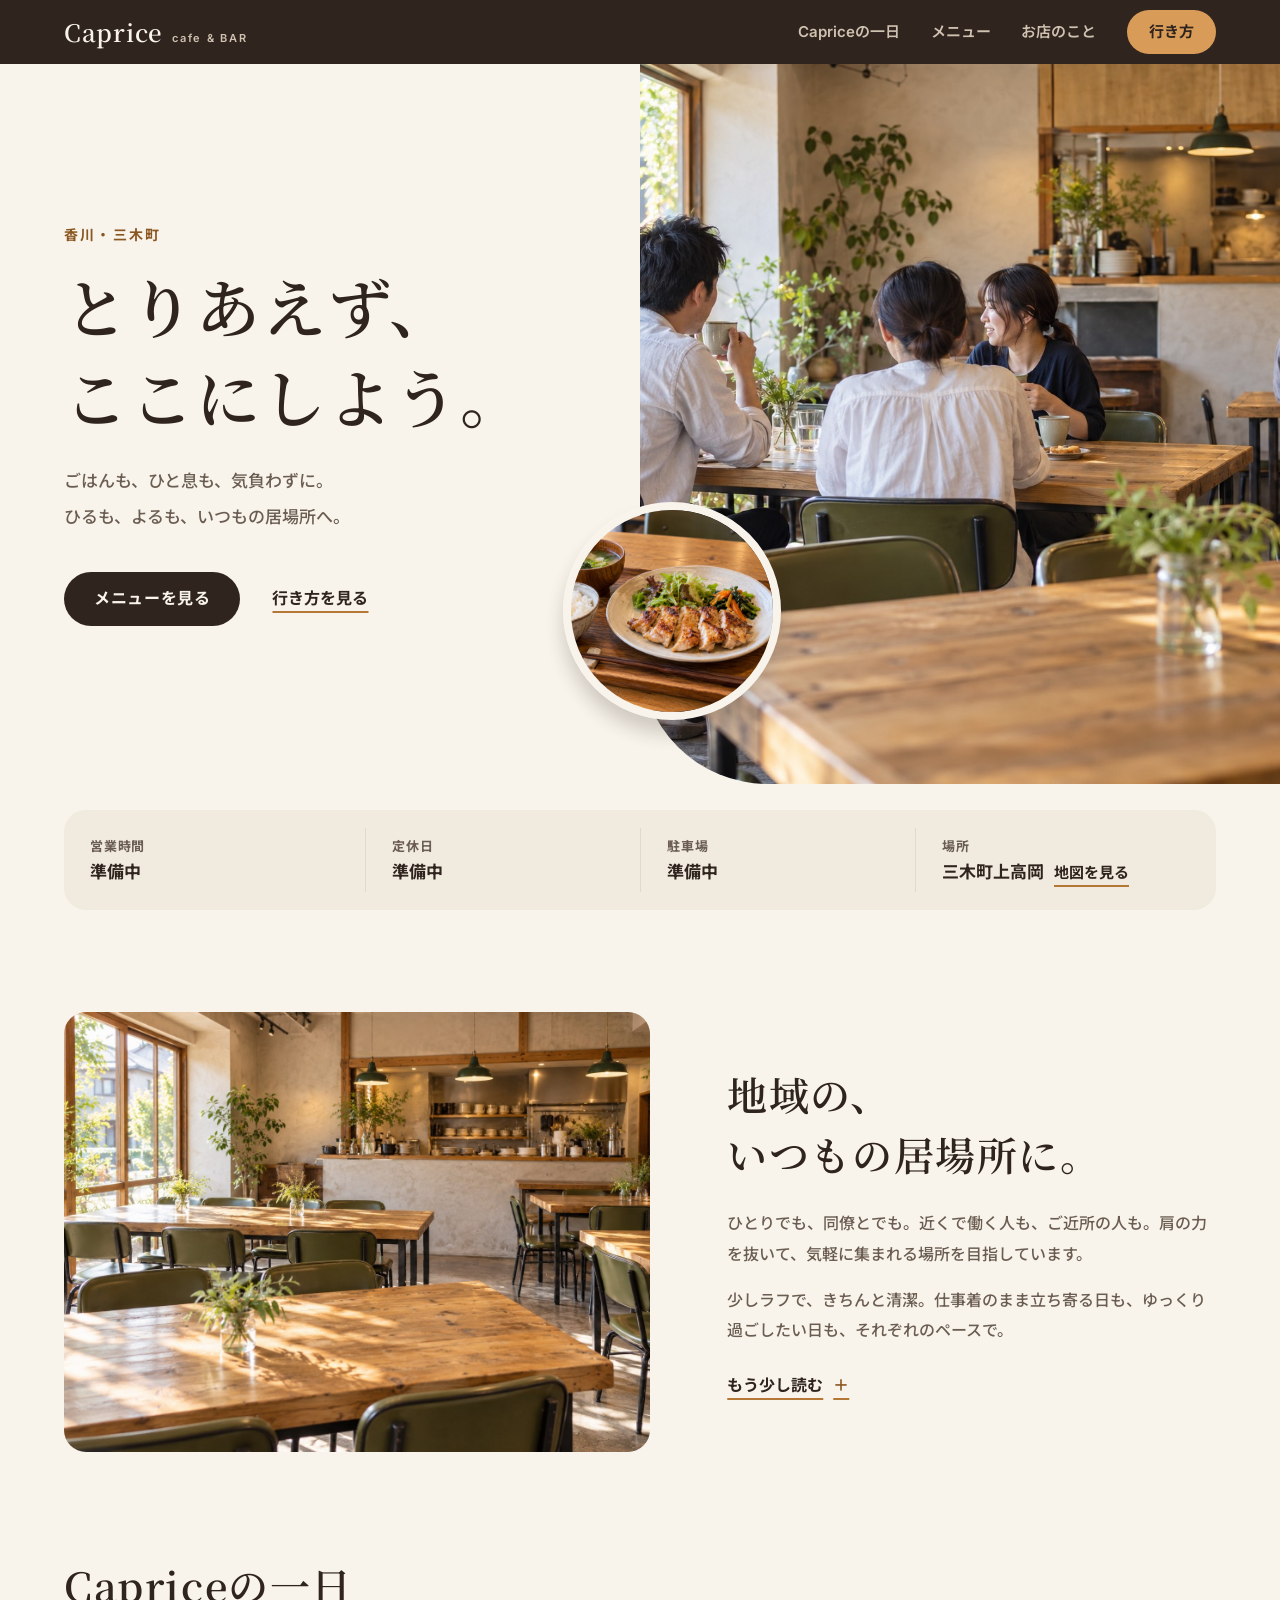
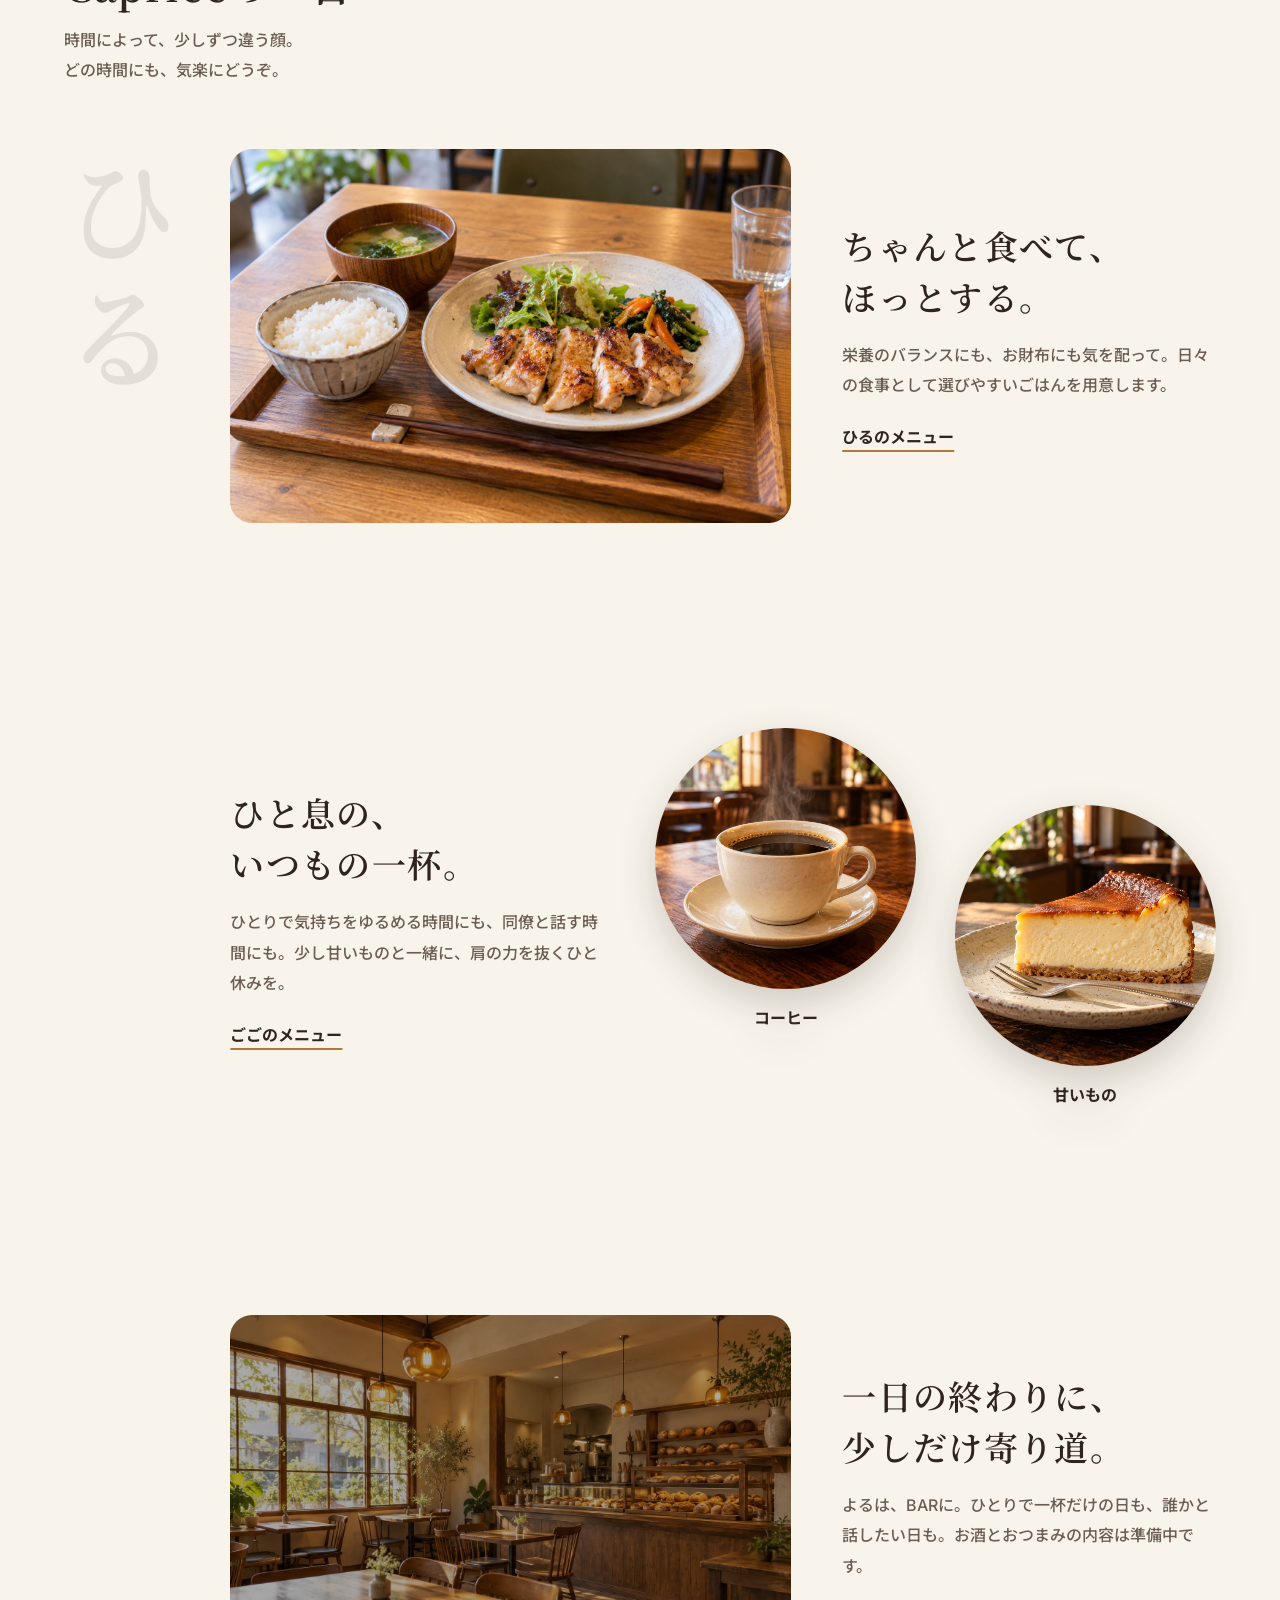
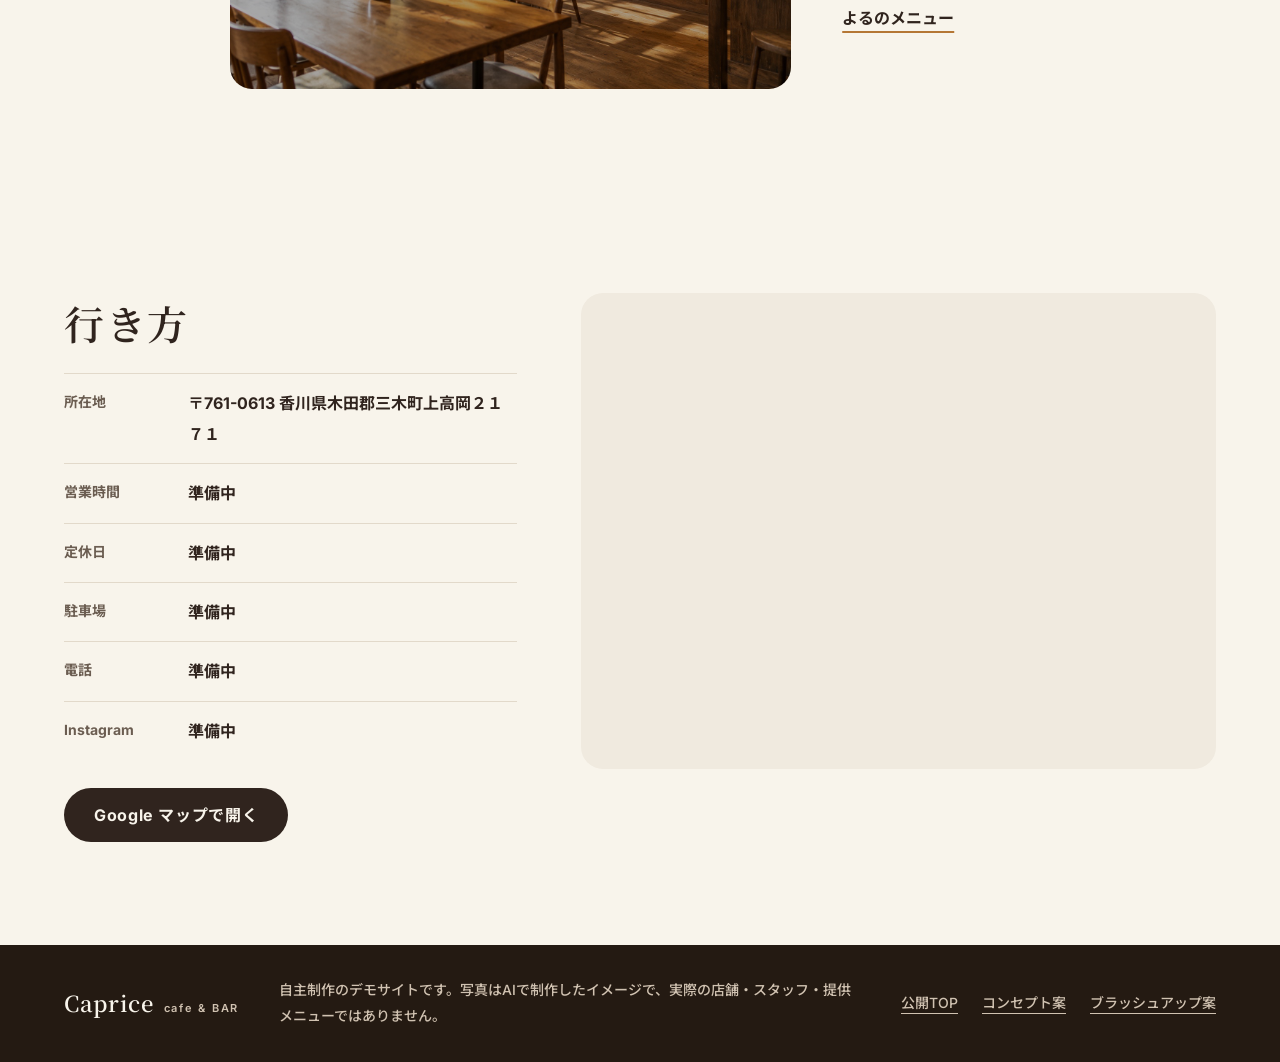
==== blend/index.html @ 711e167c "Add blend concept variant under blend/ Fourth design variant. Existing public, concept and refined p" ====
<!doctype html>
<html lang="ja">
<head>
  <meta charset="utf-8">
  <meta name="viewport" content="width=device-width, initial-scale=1">
  <meta name="theme-color" content="#30241e">
  <title>ブレンド案 | cafe&amp;BAR Caprice — とりあえず、ここにしよう。</title>
  <meta name="description" content="香川・三木町のcafe&amp;BAR Caprice。ひるはごはん、ごごはコーヒー、よるはBAR。地域のいつもの居場所を目指すお店のデモサイトです。">
  <meta name="robots" content="noindex">
  <meta property="og:type" content="website">
  <meta property="og:title" content="cafe&amp;BAR Caprice — とりあえず、ここにしよう。">
  <meta property="og:description" content="香川・三木町の、いつもの居場所。ひるはごはん、ごごはコーヒー、よるはBAR。">
  <meta property="og:image" content="https://nakakun1923.github.io/cafe_demo/assets/community.jpg">
  <meta name="twitter:card" content="summary_large_image">
  <link rel="icon" type="image/svg+xml" href="data:image/svg+xml,%3Csvg xmlns='http://www.w3.org/2000/svg' viewBox='0 0 40 40'%3E%3Ccircle cx='20' cy='20' r='20' fill='%2330241e'/%3E%3Ctext x='20' y='29' text-anchor='middle' fill='%23f8f4eb' font-family='sans-serif' font-weight='700' font-size='26'%3EC%3C/text%3E%3C/svg%3E">
  <link rel="preconnect" href="https://fonts.googleapis.com">
  <link rel="preconnect" href="https://fonts.gstatic.com" crossorigin>
  <link rel="stylesheet" href="https://fonts.googleapis.com/css2?family=Noto+Sans+JP:wght@500;700&family=Noto+Serif+JP:wght@600&display=swap">
  <link rel="stylesheet" href="tokens.css">
  <link rel="stylesheet" href="caprice-theme.css">
  <link rel="stylesheet" href="styles.css">
  <link rel="preload" as="image" href="../assets/community.jpg" fetchpriority="high">
  <script src="site-settings.js" defer></script>
  <script src="app.js" defer></script>
</head>
<body id="top">
  <a class="skip-link" href="#main">本文へスキップ</a>

  <header class="site-header" data-theme="dusk">
    <a class="wordmark" href="index.html" aria-label="cafe&amp;BAR Caprice トップ">Caprice<small>cafe &amp; BAR</small></a>
    <button class="nav-toggle" type="button" aria-expanded="false" aria-controls="site-nav" aria-label="ナビゲーションを開く"><span></span><span></span></button>
    <nav id="site-nav" class="site-nav" aria-label="メインナビゲーション">
      <a href="#day">Capriceの一日</a>
      <a href="menu.html">メニュー</a>
      <a href="#about">お店のこと</a>
      <a class="nav-visit" href="#visit">行き方</a>
    </nav>
  </header>

  <main id="main">
    <section class="hero" aria-labelledby="hero-heading">
      <div class="hero-copy">
        <p class="hero-place">香川・三木町</p>
        <h1 id="hero-heading">とりあえず、<br>ここにしよう。</h1>
        <p class="hero-lead">ごはんも、ひと息も、気負わずに。<br>ひるも、よるも、いつもの居場所へ。</p>
        <div class="hero-actions">
          <a class="button" href="menu.html">メニューを見る</a>
          <a class="link" href="#visit">行き方を見る</a>
        </div>
      </div>
      <div class="hero-visual">
        <img class="hero-photo" src="../assets/community.jpg" alt="テーブルを囲み、気軽に会話を楽しむ人たちのイメージ" width="1536" height="1024" fetchpriority="high">
        <img class="hero-plate" src="../assets/lunch.jpg" alt="" width="1536" height="1024">
      </div>
    </section>

    <section class="today" aria-labelledby="today-heading">
      <h2 id="today-heading" class="sr-only">お店の基本情報</h2>
      <dl class="facts">
        <div><dt>営業時間</dt><dd data-setting="hours">準備中</dd></div>
        <div><dt>定休日</dt><dd data-setting="closed">準備中</dd></div>
        <div><dt>駐車場</dt><dd data-setting="parking">準備中</dd></div>
        <div><dt>場所</dt><dd>三木町上高岡 <a class="link" href="#visit">地図を見る</a></dd></div>
      </dl>
    </section>

    <section class="about" id="about" aria-labelledby="about-heading">
      <figure class="about-photo">
        <button type="button" class="zoom" data-zoom data-caption="木と自然光の、落ち着いた空間。">
          <img src="../assets/space.jpg" alt="木のテーブルと落ち着いた色の椅子が並ぶ、カフェの店内イメージ" width="1536" height="1024" loading="lazy">
        </button>
      </figure>
      <div class="about-copy">
        <h2 id="about-heading">地域の、<br>いつもの居場所に。</h2>
        <p>ひとりでも、同僚とでも。近くで働く人も、ご近所の人も。肩の力を抜いて、気軽に集まれる場所を目指しています。</p>
        <p>少しラフで、きちんと清潔。仕事着のまま立ち寄る日も、ゆっくり過ごしたい日も、それぞれのペースで。</p>
        <details class="more">
          <summary>もう少し読む</summary>
          <p>年齢や性別を問わず、普段使いできるお店に。話したい人も、ひとりの時間を楽しみたい人も、気負わずいられる場所でありたいと考えています。</p>
          <p>人との出会いや会話が、誰かの夢や目標に向かうきっかけになる。そんな地域のつながりを育てていきます。</p>
          <p>働く私たちにとっても、大切な居場所に。安心して意見や「やってみたいこと」を話し、お互いを応援し合えるチームを目指しています。</p>
        </details>
      </div>
    </section>

    <section class="day" id="day" aria-labelledby="day-heading">
      <header class="day-intro">
        <h2 id="day-heading">Capriceの一日</h2>
        <p>時間によって、少しずつ違う顔。<br>どの時間にも、気楽にどうぞ。</p>
      </header>

      <article class="chapter chapter-noon" aria-labelledby="noon-heading">
        <p class="chapter-time" aria-hidden="true">ひる</p>
        <figure class="chapter-photo">
          <button type="button" class="zoom" data-zoom data-caption="日替わりごはん（イメージ）" data-note="主菜と野菜の副菜、ごはん、汁物。適度にお腹を満たせて、栄養のバランスにも、お財布にも気を配る。「近くにちょうどいいお店があって助かる」と思ってもらえるごはんを目指しています。">
            <img src="../assets/lunch.jpg" alt="主菜と野菜の副菜、ごはん、汁物を並べたランチのイメージ" width="1536" height="1024" loading="lazy">
          </button>
        </figure>
        <div class="chapter-copy">
          <h3 id="noon-heading"><span class="sr-only">ひる：</span>ちゃんと食べて、<br>ほっとする。</h3>
          <p>栄養のバランスにも、お財布にも気を配って。日々の食事として選びやすいごはんを用意します。</p>
          <a class="link" href="menu.html#noon">ひるのメニュー</a>
        </div>
      </article>

      <article class="chapter chapter-afternoon" aria-labelledby="afternoon-heading">
        <p class="chapter-time" aria-hidden="true">ごご</p>
        <div class="chapter-copy">
          <h3 id="afternoon-heading"><span class="sr-only">ごご：</span>ひと息の、<br>いつもの一杯。</h3>
          <p>ひとりで気持ちをゆるめる時間にも、同僚と話す時間にも。少し甘いものと一緒に、肩の力を抜くひと休みを。</p>
          <a class="link" href="menu.html#afternoon">ごごのメニュー</a>
        </div>
        <div class="chapter-plates">
          <figure>
            <button type="button" class="zoom plate" data-zoom data-caption="コーヒー（イメージ）" data-note="日々のひと休みに寄り添う一杯をイメージしました。豆や淹れ方、提供内容は準備中です。">
              <img src="../assets/coffee.jpg" alt="陶器のカップに注がれたコーヒーのイメージ" width="1536" height="1024" loading="lazy">
            </button>
            <figcaption>コーヒー</figcaption>
          </figure>
          <figure>
            <button type="button" class="zoom plate" data-zoom data-caption="チーズケーキ（イメージ）" data-note="気楽に過ごす午後の時間をイメージした写真です。スイーツの種類や提供内容は、決まり次第ご案内します。">
              <img src="../assets/cheesecake.jpg" alt="焼き色のついたチーズケーキのイメージ" width="1536" height="1024" loading="lazy">
            </button>
            <figcaption>甘いもの</figcaption>
          </figure>
        </div>
      </article>

      <article class="chapter chapter-night" data-theme="dusk" aria-labelledby="night-heading">
        <p class="chapter-time" aria-hidden="true">よる</p>
        <figure class="chapter-photo">
          <button type="button" class="zoom" data-zoom data-caption="よるの店内（イメージ）" data-note="灯りを落とした夜の店内をイメージしています。夜の写真が撮れ次第、差し替えます。">
            <img src="../assets/interior.jpg" alt="ペンダントライトが灯る店内のイメージ" width="1536" height="1024" loading="lazy">
          </button>
        </figure>
        <div class="chapter-copy">
          <h3 id="night-heading"><span class="sr-only">よる：</span>一日の終わりに、<br>少しだけ寄り道。</h3>
          <p>よるは、BARに。ひとりで一杯だけの日も、誰かと話したい日も。お酒とおつまみの内容は準備中です。</p>
          <a class="link" href="menu.html#night">よるのメニュー</a>
        </div>
      </article>
    </section>

    <section class="visit" id="visit" aria-labelledby="visit-heading">
      <div class="visit-copy">
        <h2 id="visit-heading">行き方</h2>
        <dl class="visit-facts">
          <div><dt>所在地</dt><dd data-setting="address">〒761-0613 香川県木田郡三木町上高岡２１７１</dd></div>
          <div><dt>営業時間</dt><dd data-setting="hours">準備中</dd></div>
          <div><dt>定休日</dt><dd data-setting="closed">準備中</dd></div>
          <div><dt>駐車場</dt><dd data-setting="parking">準備中</dd></div>
          <div><dt>電話</dt><dd data-setting="phone">準備中</dd></div>
          <div><dt>Instagram</dt><dd data-setting="instagram">準備中</dd></div>
        </dl>
        <a class="button" id="map-link" href="https://www.google.com/maps/search/?api=1&amp;query=%E3%80%92761-0613%20%E9%A6%99%E5%B7%9D%E7%9C%8C%E6%9C%A8%E7%94%B0%E9%83%A1%E4%B8%89%E6%9C%A8%E7%94%BA%E4%B8%8A%E9%AB%98%E5%B2%A1%EF%BC%92%EF%BC%91%EF%BC%97%EF%BC%91" target="_blank" rel="noopener noreferrer">Google マップで開く</a>
      </div>
      <div class="visit-map">
        <iframe id="map" src="https://maps.google.com/maps?q=%E3%80%92761-0613%20%E9%A6%99%E5%B7%9D%E7%9C%8C%E6%9C%A8%E7%94%B0%E9%83%A1%E4%B8%89%E6%9C%A8%E7%94%BA%E4%B8%8A%E9%AB%98%E5%B2%A1%EF%BC%92%EF%BC%91%EF%BC%97%EF%BC%91&amp;output=embed" title="cafe&amp;BAR Caprice 周辺の地図" loading="lazy" referrerpolicy="no-referrer-when-downgrade" allowfullscreen></iframe>
      </div>
    </section>
  </main>

  <nav class="quickbar" aria-label="よく使う行き先"><a href="#visit">行き方</a><a href="menu.html">メニュー</a></nav>

  <footer class="site-footer" data-theme="dusk">
    <a class="wordmark" href="#top">Caprice<small>cafe &amp; BAR</small></a>
    <p>自主制作のデモサイトです。写真はAIで制作したイメージで、実際の店舗・スタッフ・提供メニューではありません。</p>
    <nav aria-label="デザイン案の比較"><a href="../index.html">公開TOP</a><a href="../concept/index.html">コンセプト案</a><a href="../refined/index.html">ブラッシュアップ案</a></nav>
  </footer>

  <dialog id="zoom-dialog" aria-labelledby="zoom-caption">
    <button type="button" class="dialog-close" aria-label="閉じる" autofocus>×</button>
    <img id="zoom-image" alt="" width="1536" height="1024">
    <div class="dialog-body"><h2 id="zoom-caption"></h2><p id="zoom-note"></p></div>
  </dialog>
</body>
</html>
---- blend/tokens.css ----
/* Tsukihi — generated from tokens.json */
@font-face { font-family: "Inter"; src: url("fonts/inter-latin-wght-normal.woff2") format("woff2"); font-weight: 100 900; font-display: swap; }
:root, [data-theme="light"] {
  --bg: #ffffff;
  --wash: #f7f6f2;
  --sunk: #efede7;
  --line: #ebe9e3;
  --veil: rgba(255, 255, 255, .82);
  --ink: #1b1a18;
  --sub: #746f67;
  --faint: #a8a39a;
  --on-ink: #ffffff;
  --leaf: #2f6a4c;
  --leaf-wash: #e9f3ed;
  --warm: #c8733a;
  --warm-wash: #fbf0e8;
  --warm-ink: #a05c2e;
  --scrim: rgba(27, 26, 24, .32);
  --shadow-control: 0 1px 2px rgba(27, 26, 24, .1);
  --shadow-lift: 0 0 0 1px #ebe9e3, 0 22px 44px rgba(60, 40, 20, .1);
  --shadow-sheet: 0 40px 100px rgba(27, 26, 24, .28);
  --shadow-art: 0 12px 14px rgba(60, 40, 20, .13);
}
[data-theme="dusk"] {
  --bg: #1f1814;
  --wash: #2a211b;
  --sunk: #342920;
  --line: #43362c;
  --veil: rgba(31, 24, 20, .82);
  --ink: #f6f1e8;
  --sub: #b9ad9f;
  --faint: #85786c;
  --on-ink: #1f1814;
  --leaf: #8fcfa9;
  --leaf-wash: #24382c;
  --warm: #e0a15e;
  --warm-wash: #3a2a1c;
  --warm-ink: #ecb57a;
  --scrim: rgba(0, 0, 0, .5);
  --shadow-control: 0 1px 2px rgba(0, 0, 0, .4);
  --shadow-lift: 0 0 0 1px #43362c, 0 22px 44px rgba(0, 0, 0, .35);
  --shadow-sheet: 0 40px 100px rgba(0, 0, 0, .6);
  --shadow-art: 0 12px 14px rgba(0, 0, 0, .35);
}
:root {
  --space-1: 4px;
  --space-2: 8px;
  --space-3: 12px;
  --space-4: 16px;
  --space-5: 18px;
  --space-6: 26px;
  --space-7: 34px;
  --space-8: 64px;
  --radius-xs: 14px;
  --radius-sm: 16px;
  --radius-md: 18px;
  --radius-lg: 22px;
  --radius-xl: 28px;
  --radius-pill: 99px;
  --font-sans: "Inter", "Noto Sans JP", "Noto Sans CJK JP", "Hiragino Sans", "Yu Gothic", sans-serif;
  --font-serif: "Noto Serif JP", "Noto Serif CJK JP", "Hiragino Mincho ProN", "Yu Mincho", serif;
}
.display { font-family: var(--font-serif); font-size: 68px; line-height: 1.3; font-weight: 600; letter-spacing: 0.03em; }
.heading { font-family: var(--font-serif); font-size: 32px; line-height: 1.3; font-weight: 600; letter-spacing: 0.04em; }
.title { font-family: var(--font-serif); font-size: 24px; line-height: 1.4; font-weight: 600; letter-spacing: 0.04em; }
.subtitle { font-family: var(--font-serif); font-size: 20px; line-height: 1.4; font-weight: 600; letter-spacing: 0.06em; }
.lead { font-family: var(--font-sans); font-size: 17px; line-height: 2; font-weight: 500; }
.body { font-family: var(--font-sans); font-size: 15px; line-height: 1.75; font-weight: 500; }
.item { font-family: var(--font-sans); font-size: 16px; line-height: 1.4; font-weight: 700; }
.small { font-family: var(--font-sans); font-size: 14px; line-height: 1.75; font-weight: 500; }
.caption { font-family: var(--font-sans); font-size: 13px; line-height: 1.6; font-weight: 500; }
.label { font-family: var(--font-sans); font-size: 12.5px; line-height: 1.4; font-weight: 700; letter-spacing: 0.06em; }
.eyebrow { font-family: var(--font-sans); font-size: 13px; line-height: 1.75; font-weight: 600; letter-spacing: 0.14em; }
.number-xl { font-family: var(--font-sans); font-size: 92px; line-height: 1.05; font-weight: 650; letter-spacing: -0.04em; }
.number-lg { font-family: var(--font-sans); font-size: 28px; line-height: 1.2; font-weight: 650; letter-spacing: -0.02em; }
.number { font-family: var(--font-sans); font-size: 16px; line-height: 1.4; font-weight: 650; }
---- blend/caprice-theme.css ----
/* Caprice theme — Tsukihi の形・余白・動きはそのままに、色と影だけを Caprice の紙色・焦げ茶・金に差し替える。 */
:root, [data-theme="light"] {
  --bg: #f8f4eb;        /* 紙色（最初のデザインの --paper） */
  --wash: #f0eadf;      /* カードと帯の面 */
  --sunk: #e8e0d2;
  --line: #e2d9ca;
  --veil: rgba(248, 244, 235, .86);
  --ink: #30241e;       /* 焦げ茶（最初のデザインの --ink） */
  --sub: #6b5d51;
  --faint: #a8998a;
  --on-ink: #f8f4eb;
  --warm: #b57735;      /* 金（最初のデザインの --gold）。印と下線に */
  --warm-wash: #f3e6d3;
  --warm-ink: #8a5621;  /* 金の文字用 */
  --scrim: rgba(36, 26, 18, .5);
  --shadow-control: 0 1px 2px rgba(48, 36, 30, .14);
  --shadow-lift: 0 0 0 1px #e2d9ca, 0 22px 44px rgba(48, 36, 30, .13);
  --shadow-sheet: 0 40px 100px rgba(36, 26, 18, .34);
  --shadow-art: 0 14px 18px rgba(48, 36, 30, .2);
  --raised: #fffdf8;    /* 持ち上がった面。紙より一段明るい */
  --afternoon: #f3e6cc; /* ごごの地 */
  --night: #241a12;     /* よるの地 */
}
[data-theme="dusk"] {
  --bg: #30241e; --wash: #3c2e26; --sunk: #47382e; --line: #57473b; --veil: rgba(48, 36, 30, .9);
  --ink: #f8f4eb; --sub: #d0c2b1; --faint: #a39382; --on-ink: #30241e;
  --leaf: #9ad3b0; --leaf-wash: #33402f; --warm: #d99c58; --warm-wash: #4a3524; --warm-ink: #e6b47a;
  --scrim: rgba(0, 0, 0, .55);
  --shadow-control: 0 1px 2px rgba(0, 0, 0, .35); --shadow-lift: 0 0 0 1px #57473b, 0 22px 44px rgba(0, 0, 0, .3); --shadow-sheet: 0 40px 100px rgba(0, 0, 0, .55); --shadow-art: 0 14px 18px rgba(0, 0, 0, .4);
  --raised: #47382e;
}
---- blend/styles.css ----
/* ==========================================================================
   Caprice ブレンド案
   構成と言葉はブラッシュアップ案、色は最初のデザイン、形と動きは Tsukihi。
   色・影・角丸・余白は tokens.css と caprice-theme.css の変数だけを使う。
   1. 基本  2. 共通部品  3. ヘッダー  4. トップ各セクション
   5. メニューページ  6. フッター  7. 拡大シート  8. 動きの配慮
   ========================================================================== */

/* 1. 基本 ----------------------------------------------------------------- */
:root {
  --ease: cubic-bezier(.2, .8, .2, 1);
  --gutter: clamp(20px, 5vw, 72px);
  --section: clamp(56px, 8vw, 112px);
  --header: 64px;
  --title-s: clamp(1.5rem, 1.1rem + 1.6vw, 2.125rem);
  --title-m: clamp(1.625rem, 1.2rem + 2vw, 2.5rem);
}
*, *::before, *::after { box-sizing: border-box; }
html { scroll-behavior: smooth; scroll-padding-top: calc(var(--header) + 16px); }
body { margin: 0; background: var(--bg); color: var(--ink); font: 500 1rem/1.9 var(--font-sans); -webkit-font-smoothing: antialiased; overflow-wrap: anywhere; }
h1, h2, h3, p, dl, dd, ul, figure { margin: 0; }
ul { padding: 0; list-style: none; }
img { display: block; max-width: 100%; height: auto; }
a { color: inherit; }
button { padding: 0; border: 0; background: none; color: inherit; font: inherit; cursor: pointer; }
h1, h2, h3 { font-family: var(--font-serif); font-weight: 600; line-height: 1.5; letter-spacing: .04em; }
:focus-visible { outline: 2px solid var(--ink); outline-offset: 3px; border-radius: 8px; }
[hidden] { display: none !important; }
[data-theme] { color: var(--ink); }
.sr-only { position: absolute; width: 1px; height: 1px; overflow: hidden; clip-path: inset(50%); white-space: nowrap; }
.skip-link { position: fixed; top: -100px; left: 16px; z-index: 100; padding: 10px 18px; border-radius: var(--radius-pill); background: var(--ink); color: var(--on-ink); font-weight: 700; }
.skip-link:focus { top: 12px; }

/* 2. 共通部品 ------------------------------------------------------------- */
/* 主ボタン：焦げ茶の丸。押すと少し沈む */
.button { display: inline-flex; align-items: center; justify-content: center; min-height: 54px; padding: 0 30px; border-radius: var(--radius-pill); background: var(--ink); color: var(--on-ink); font-weight: 700; letter-spacing: .04em; text-decoration: none; white-space: nowrap; transition: transform .2s var(--ease); }
.button:hover { transform: translateY(-1px); } .button:active { transform: scale(.98); }
/* 文字のリンク：金の下線 */
.link { font-weight: 700; text-decoration: underline; text-decoration-color: var(--warm); text-decoration-thickness: 2px; text-underline-offset: 7px; transition: text-decoration-color .2s; }
.link:hover { text-decoration-color: currentColor; }
/* 写真：角を落として、押すと拡大 */
.zoom { display: block; width: 100%; overflow: hidden; border-radius: var(--radius-lg); background: var(--sunk); cursor: zoom-in; }
.zoom img { width: 100%; object-fit: cover; transition: transform .9s var(--ease); }
.zoom:hover img { transform: scale(1.045); }
/* 料理と飲みものは、お皿のかたちに丸く切り抜いて、影をひとつ落とす */
.plate { aspect-ratio: 1; border-radius: 50%; }
.plate img { height: 100%; }
figure:has(> .plate), li > .plate { filter: drop-shadow(var(--shadow-art)); }
img[src$='lunch.jpg'] { object-position: 68% 50%; }
img[src$='coffee.jpg'] { object-position: 52% 62%; }
img[src$='cheesecake.jpg'] { object-position: 42% 50%; }

/* 3. ヘッダー ------------------------------------------------------------- */
.site-header { position: sticky; top: 0; z-index: 30; display: flex; align-items: center; justify-content: space-between; gap: 24px; height: var(--header); padding: 0 var(--gutter); background: var(--bg); }
.wordmark { display: inline-flex; align-items: baseline; gap: 10px; font: 600 1.5rem/1 var(--font-serif); letter-spacing: .03em; text-decoration: none; }
.wordmark small { color: var(--sub); font: 600 .6875rem/1 var(--font-sans); letter-spacing: .16em; }
.site-nav { display: flex; align-items: center; gap: clamp(16px, 2.4vw, 32px); font-size: .9375rem; }
.site-nav a { padding: 8px 0; color: var(--sub); font-weight: 600; text-decoration: none; transition: color .2s; }
.site-nav a:hover, .site-nav a[aria-current='page'] { color: var(--ink); }
.site-nav .nav-visit, .site-nav .nav-visit:hover { padding: 8px 22px; border-radius: var(--radius-pill); background: var(--warm); color: var(--on-ink); font-weight: 700; }
.nav-toggle { display: none; }
@media (max-width: 760px) {
  .nav-toggle { display: grid; align-content: center; gap: 6px; width: 48px; height: 48px; padding: 13px; margin-right: -13px; }
  .nav-toggle span { height: 1.5px; border-radius: 2px; background: var(--ink); transition: transform .3s var(--ease); }
  .nav-toggle[aria-expanded='true'] span:first-child { transform: translateY(3.75px) rotate(45deg); }
  .nav-toggle[aria-expanded='true'] span:last-child { transform: translateY(-3.75px) rotate(-45deg); }
  .site-nav { display: none; position: absolute; top: var(--header); left: 8px; right: 8px; flex-direction: column; align-items: stretch; gap: 0; padding: var(--space-3) var(--space-5) var(--space-5); border-radius: var(--radius-lg); background: var(--bg); box-shadow: var(--shadow-sheet); font-size: 1.0625rem; }
  .site-nav.is-open { display: flex; }
  .site-nav a { padding: 15px 0; border-bottom: 1px solid var(--line); color: var(--ink); }
  .site-nav .nav-visit { margin-top: var(--space-4); padding: 14px; border-bottom: 0; text-align: center; }
}

/* 4. トップ各セクション --------------------------------------------------- */
/* 4-1. ヒーロー：左に言葉、右に写真。写真は左下だけ大きく丸める */
.hero { display: grid; grid-template-columns: minmax(0, 1fr) minmax(0, 1fr); align-items: center; min-height: min(720px, calc(100svh - var(--header))); }
.hero-copy { padding: 56px clamp(24px, 4vw, 64px) 56px var(--gutter); }
.hero-place { color: var(--warm-ink); font-size: .875rem; font-weight: 700; letter-spacing: .16em; }
.hero h1 { margin: 12px 0 24px; font-size: clamp(2.5rem, 5vw, 4.5rem); line-height: 1.4; letter-spacing: .03em; white-space: nowrap; }
.hero-lead { color: var(--sub); font-size: 1.0625rem; line-height: 2.1; }
.hero-actions { display: flex; flex-wrap: wrap; align-items: center; gap: 20px 32px; margin-top: 36px; }
.hero-visual { position: relative; align-self: stretch; min-height: 420px; }
.hero-photo { position: absolute; inset: 0; width: 100%; height: 100%; object-fit: cover; object-position: 40% center; border-bottom-left-radius: clamp(60px, 10vw, 160px); }
.hero-plate { position: absolute; left: clamp(-90px, -6vw, -40px); bottom: clamp(24px, 5vw, 64px); width: clamp(140px, 17vw, 240px); aspect-ratio: 1; object-fit: cover; border: 8px solid var(--bg); border-radius: 50%; box-shadow: var(--shadow-art); }
@media (max-width: 860px) {
  .hero { grid-template-columns: 1fr; min-height: 0; }
  .hero-copy { padding: 36px var(--gutter) 40px; }
  .hero h1 { font-size: clamp(2.125rem, 10.5vw, 4rem); }
  .hero-actions .button { flex: 1 1 auto; }
  .hero-visual { min-height: 0; aspect-ratio: 4 / 3; margin-left: var(--gutter); margin-bottom: 44px; }
  .hero-photo { border-bottom-left-radius: 72px; }
  .hero-plate { left: -12px; bottom: -36px; width: 124px; border-width: 6px; }
}

/* 4-2. きょうの案内：来店前に知りたいことを、ひとつの面にまとめる */
.today { padding: var(--space-6) var(--gutter) 0; }
.facts { display: grid; grid-template-columns: repeat(4, minmax(0, 1fr)); gap: 0; padding: var(--space-5) var(--space-6); border-radius: var(--radius-lg); background: var(--wash); }
.facts > div { padding: 6px var(--space-6); border-left: 1px solid var(--line); } .facts > div:first-child { padding-left: 0; border-left: 0; }
.facts dt { color: var(--sub); font-size: .8125rem; font-weight: 700; letter-spacing: .06em; }
.facts dd { font-size: 1.0625rem; font-weight: 700; line-height: 1.6; }
.facts .link { margin-left: 6px; font-size: .9375rem; white-space: nowrap; }
@media (max-width: 760px) {
  .facts { grid-template-columns: repeat(2, minmax(0, 1fr)); gap: var(--space-4) 0; padding: var(--space-5); }
  .facts > div { padding: 0 var(--space-4); } .facts > div:nth-child(odd) { padding-left: 0; border-left: 0; }
}

/* 4-3. お店のこと */
.about { display: grid; grid-template-columns: minmax(0, 6fr) minmax(0, 5fr); align-items: center; gap: clamp(32px, 6vw, 96px); padding: var(--section) var(--gutter); }
.about-photo img { aspect-ratio: 4 / 3; }
.about-copy h2 { margin-bottom: 24px; font-size: var(--title-m); }
.about-copy p { max-width: 34em; color: var(--sub); } .about-copy p + p { margin-top: 1em; }
.more { margin-top: 24px; }
.more summary { display: inline-block; color: var(--ink); font-weight: 700; list-style: none; cursor: pointer; text-decoration: underline; text-decoration-color: var(--warm); text-decoration-thickness: 2px; text-underline-offset: 7px; }
.more summary::-webkit-details-marker { display: none; }
.more summary::after { content: '＋'; margin-left: 10px; color: var(--warm-ink); } .more[open] summary::after { content: '－'; }
.more[open] { padding: var(--space-5) var(--space-6); border-radius: var(--radius-lg); background: var(--wash); }
.more p:first-of-type { margin-top: 16px; }
@media (max-width: 860px) { .about { grid-template-columns: 1fr; } }

/* 4-4. Capriceの一日：ひる → ごご → よる。読み進めると地の色も日が暮れていく */
.day-intro { padding: 0 var(--gutter) clamp(36px, 5vw, 64px); }
.day-intro h2 { margin-bottom: 10px; font-size: var(--title-m); } .day-intro p { color: var(--sub); }
.chapter { display: grid; grid-template-columns: auto minmax(0, 6fr) minmax(0, 4fr); align-items: center; gap: clamp(24px, 4vw, 64px); padding: clamp(56px, 8vw, 104px) var(--gutter); }
.chapter-time { align-self: start; writing-mode: vertical-rl; color: var(--sunk); font: 600 clamp(4rem, 9vw, 7.5rem)/1 var(--font-serif); letter-spacing: .1em; }
.chapter-photo img { aspect-ratio: 3 / 2; }
.chapter-copy h3 { margin-bottom: 18px; font-size: var(--title-s); }
.chapter-copy p { max-width: 30em; margin-bottom: 22px; color: var(--sub); }
.chapter-noon { padding-top: 0; }
.chapter-afternoon { grid-template-columns: auto minmax(0, 4fr) minmax(0, 6fr); background: var(--afternoon); }
.chapter-afternoon .chapter-time { color: #e6d3ad; }
.chapter-plates { display: grid; grid-template-columns: repeat(2, minmax(0, 1fr)); gap: clamp(16px, 3vw, 40px); }
.chapter-plates figure:last-child { margin-top: clamp(32px, 6vw, 88px); }
.chapter-plates figcaption { margin-top: 14px; text-align: center; font-weight: 700; }
.chapter-night { background: var(--night); }
.chapter-night .chapter-time { color: #3a2b20; }
.chapter-night .chapter-photo img { filter: brightness(.66) saturate(.92); }
@media (max-width: 860px) {
  .chapter, .chapter-afternoon { grid-template-columns: 1fr; gap: 24px; }
  .chapter-time { writing-mode: horizontal-tb; margin-bottom: -8px; font-size: 3.75rem; }
  .chapter-afternoon .chapter-copy { order: 3; }
}
/* スクロール演出（app.js が .is-tinted を付けたときだけ有効）
   - 地の色は章ごとに切り替えず、紙色 → 生成り → 夕焼け → 焦げ茶へ移り変わる
   - 夜になったら app.js が data-theme="dusk" を付け、文字や下線の色がまとめて夜用に替わる
   - PCでは縦書きの時間帯ラベルが画面に残り、いまどの章かを示す */
.day.is-tinted { background-color: var(--day-bg, var(--bg)); transition: color .4s; }
.day.is-tinted .chapter { background: transparent; }
.day.is-tinted .chapter-time { color: currentColor; opacity: .1; }
.day.is-tinted.is-night .chapter-photo img { filter: brightness(.66) saturate(.92); }
.day-clock { display: none; }
@media (min-width: 861px) {
  .day.is-tinted .chapter-time { visibility: hidden; }
  .day.is-tinted .day-clock { --clock-size: clamp(4rem, 9vw, 7.5rem); display: block; position: sticky; z-index: 1; top: calc(var(--header) + 14vh); height: calc(var(--clock-size) * 2.2); margin-bottom: calc(var(--clock-size) * -2.2); padding-left: var(--gutter); pointer-events: none; writing-mode: vertical-rl; font: 600 var(--clock-size)/1 var(--font-serif); letter-spacing: .1em; opacity: .1; transition: opacity .3s; }
  .day.is-tinted .day-clock.is-changing { opacity: 0; }
}

/* 4-5. 行き方：地図と来店情報は、明るい地で読みやすく */
.visit { display: grid; grid-template-columns: minmax(0, 5fr) minmax(0, 7fr); align-items: start; gap: clamp(32px, 5vw, 80px); padding: var(--section) var(--gutter); }
.visit h2 { margin-bottom: 20px; font-size: var(--title-m); }
.visit-facts > div { display: grid; grid-template-columns: 7em minmax(0, 1fr); gap: 12px; padding: 14px 0; border-top: 1px solid var(--line); }
.visit-facts dt { color: var(--sub); font-size: .875rem; font-weight: 700; line-height: 2.05; } .visit-facts dd { font-weight: 700; }
.visit-facts a { text-decoration-color: var(--warm); text-decoration-thickness: 2px; text-underline-offset: 5px; }
.visit .button { margin-top: 28px; }
.visit-map { border-radius: var(--radius-lg); overflow: hidden; background: var(--wash); }
.visit-map iframe { display: block; width: 100%; aspect-ratio: 4 / 3; border: 0; }
@media (max-width: 860px) { .visit { grid-template-columns: 1fr; } .visit .button { width: 100%; } }

/* 4-6. スマホの下に浮かぶ近道（コンセプト案3の固定バーを、丸い形で） */
.quickbar { display: none; }
@media (max-width: 760px) {
  .quickbar { position: fixed; left: 50%; bottom: max(14px, env(safe-area-inset-bottom)); z-index: 25; display: flex; gap: 4px; padding: 5px; border-radius: var(--radius-pill); background: var(--ink); box-shadow: 0 14px 34px rgba(36, 26, 18, .32); transform: translate(-50%, 90px); opacity: 0; transition: transform .5s var(--ease), opacity .3s; }
  .quickbar.is-shown { transform: translateX(-50%); opacity: 1; }
  .quickbar a { display: grid; place-items: center; min-width: 104px; height: 44px; padding: 0 18px; border-radius: var(--radius-pill); color: var(--on-ink); font-size: .9375rem; font-weight: 700; text-decoration: none; }
  .quickbar a:first-child { background: var(--warm); color: var(--ink); }
  .site-footer { padding-bottom: 96px; }
}

/* 5. メニューページ ------------------------------------------------------- */
.menu-page { max-width: 920px; margin: 0 auto; padding: clamp(36px, 6vw, 80px) var(--gutter) var(--section); }
.menu-intro h1 { font-size: clamp(2.5rem, 1.4rem + 5vw, 4.5rem); line-height: 1.3; }
.menu-intro > p { margin-top: 10px; color: var(--sub); font-size: 1.0625rem; }
.menu-jump { display: inline-flex; gap: 0; margin-top: 26px; padding: var(--space-1); border-radius: var(--radius-pill); background: var(--wash); }
.menu-jump a { min-width: 84px; padding: 7px 20px; border-radius: var(--radius-pill); color: var(--sub); font-weight: 700; text-align: center; text-decoration: none; transition: background .3s, color .3s; }
.menu-jump a:hover { background: var(--ink); color: var(--on-ink); }
.menu-intro .notice { margin-top: 26px; padding: var(--space-4) var(--space-5); border-radius: var(--radius-md); background: var(--warm-wash); color: var(--ink); font-size: .9375rem; }
.menu-group { margin-top: clamp(44px, 6vw, 72px); }
.menu-group h2 { padding-bottom: 12px; border-bottom: 1px solid var(--line); font-size: var(--title-m); line-height: 1.3; }
.menu-list { display: grid; gap: var(--space-3); margin-top: var(--space-5); }
.menu-list li { display: grid; grid-template-columns: 104px minmax(0, 1fr) auto; align-items: center; gap: 8px 24px; padding: var(--space-4) var(--space-6) var(--space-4) var(--space-4); border-radius: var(--radius-lg); background: var(--wash); transition: transform .45s var(--ease), box-shadow .45s var(--ease), background .3s; }
.menu-list li:hover { transform: translateY(-4px); background: var(--raised); box-shadow: var(--shadow-lift); }
.menu-list h3 { font: 700 1.1875rem/1.5 var(--font-sans); letter-spacing: 0; } .menu-list h3 + p { color: var(--sub); font-size: .9375rem; }
.menu-list .price { color: var(--sub); font-size: .875rem; font-weight: 700; white-space: nowrap; }
@media (max-width: 600px) { .menu-list li { grid-template-columns: 84px minmax(0, 1fr); padding-right: var(--space-4); } .menu-list .price { grid-column: 2; } }
.menu-group-night { padding: clamp(28px, 5vw, 44px); border-radius: var(--radius-xl); background: var(--night); }
.menu-group-night h2 { border-bottom-color: var(--warm); } .menu-empty { margin-top: 18px; color: var(--sub); }
.menu-back { margin-top: 44px; text-align: center; }

/* 6. フッター ------------------------------------------------------------- */
.site-footer { display: grid; grid-template-columns: auto minmax(0, 1fr) auto; align-items: center; gap: 16px 40px; padding: 32px var(--gutter); background: var(--night); color: var(--sub); font-size: .875rem; }
.site-footer .wordmark { color: var(--ink); font-size: 1.375rem; }
.site-footer nav { display: flex; flex-wrap: wrap; gap: 8px 24px; } .site-footer nav a { text-underline-offset: 5px; }
@media (max-width: 860px) { .site-footer { grid-template-columns: 1fr; } }

/* 7. 拡大シート ----------------------------------------------------------- */
dialog { width: min(760px, calc(100% - 32px)); max-height: 90svh; padding: var(--space-3); border: 0; border-radius: var(--radius-xl); background: var(--raised); color: var(--ink); box-shadow: var(--shadow-sheet); overflow-y: auto; scrollbar-width: none; }
dialog::backdrop { background: var(--scrim); }
dialog[open] { animation: sheet-in .5s var(--ease); } dialog[open]::backdrop { animation: scrim-in .4s ease; }
@keyframes sheet-in { from { opacity: 0; transform: translateY(14px) scale(.96); } } @keyframes scrim-in { from { opacity: 0; } }
dialog img { width: 100%; max-height: 58svh; object-fit: cover; border-radius: var(--radius-md); }
.dialog-body { padding: var(--space-5) var(--space-4) var(--space-4); }
.dialog-body h2 { font-size: 1.375rem; } .dialog-body p { margin-top: 8px; color: var(--sub); }
.dialog-close { position: absolute; top: 22px; right: 22px; display: grid; place-items: center; width: 40px; height: 40px; border-radius: 50%; background: var(--raised); box-shadow: var(--shadow-control); font-size: 1.25rem; line-height: 1; }
body:has(dialog[open]) { overflow: hidden; }
@media (max-width: 760px) { dialog { width: 100%; max-width: 100%; margin: auto 0 0; max-height: 92%; border-radius: var(--radius-xl) var(--radius-xl) 0 0; } }

/* 8. 動きの配慮 ----------------------------------------------------------- */
@media (prefers-reduced-motion: reduce) {
  html { scroll-behavior: auto; }
  *, *::before, *::after { animation: none !important; transition: none !important; }
}
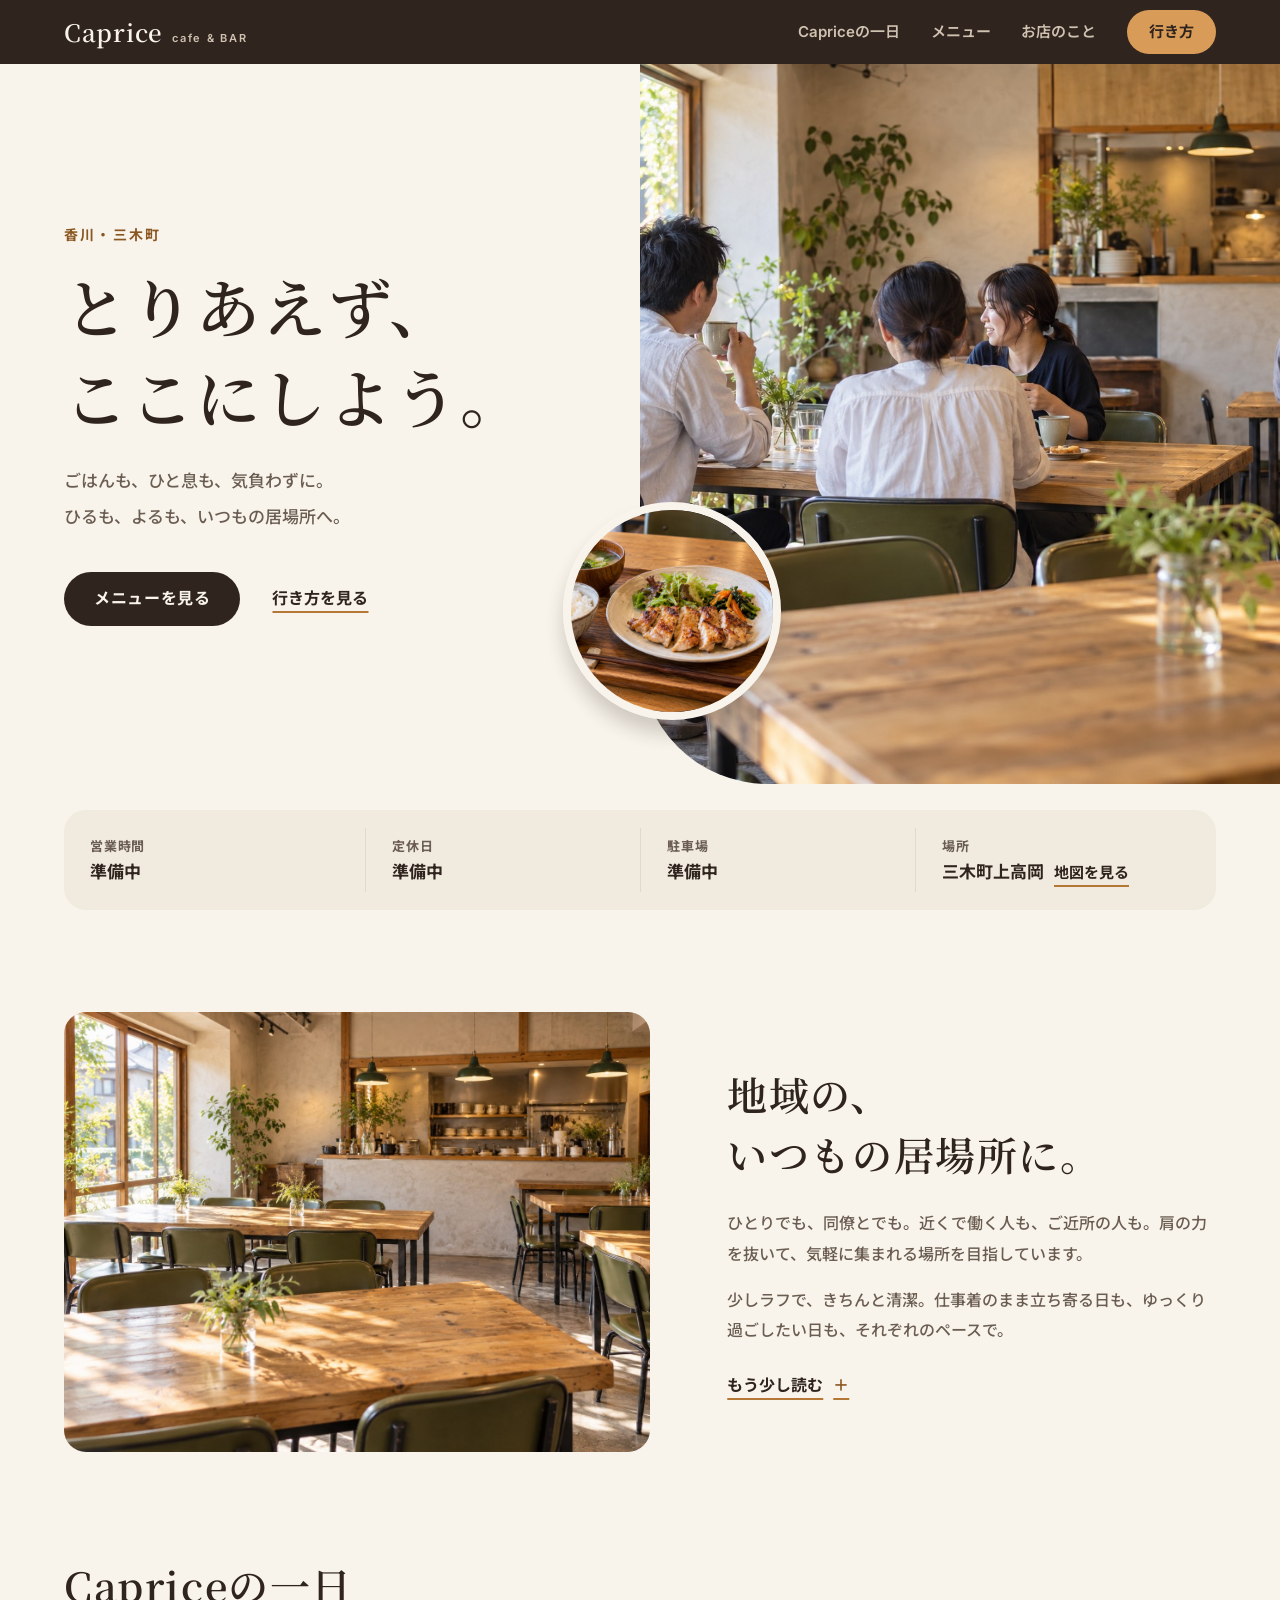
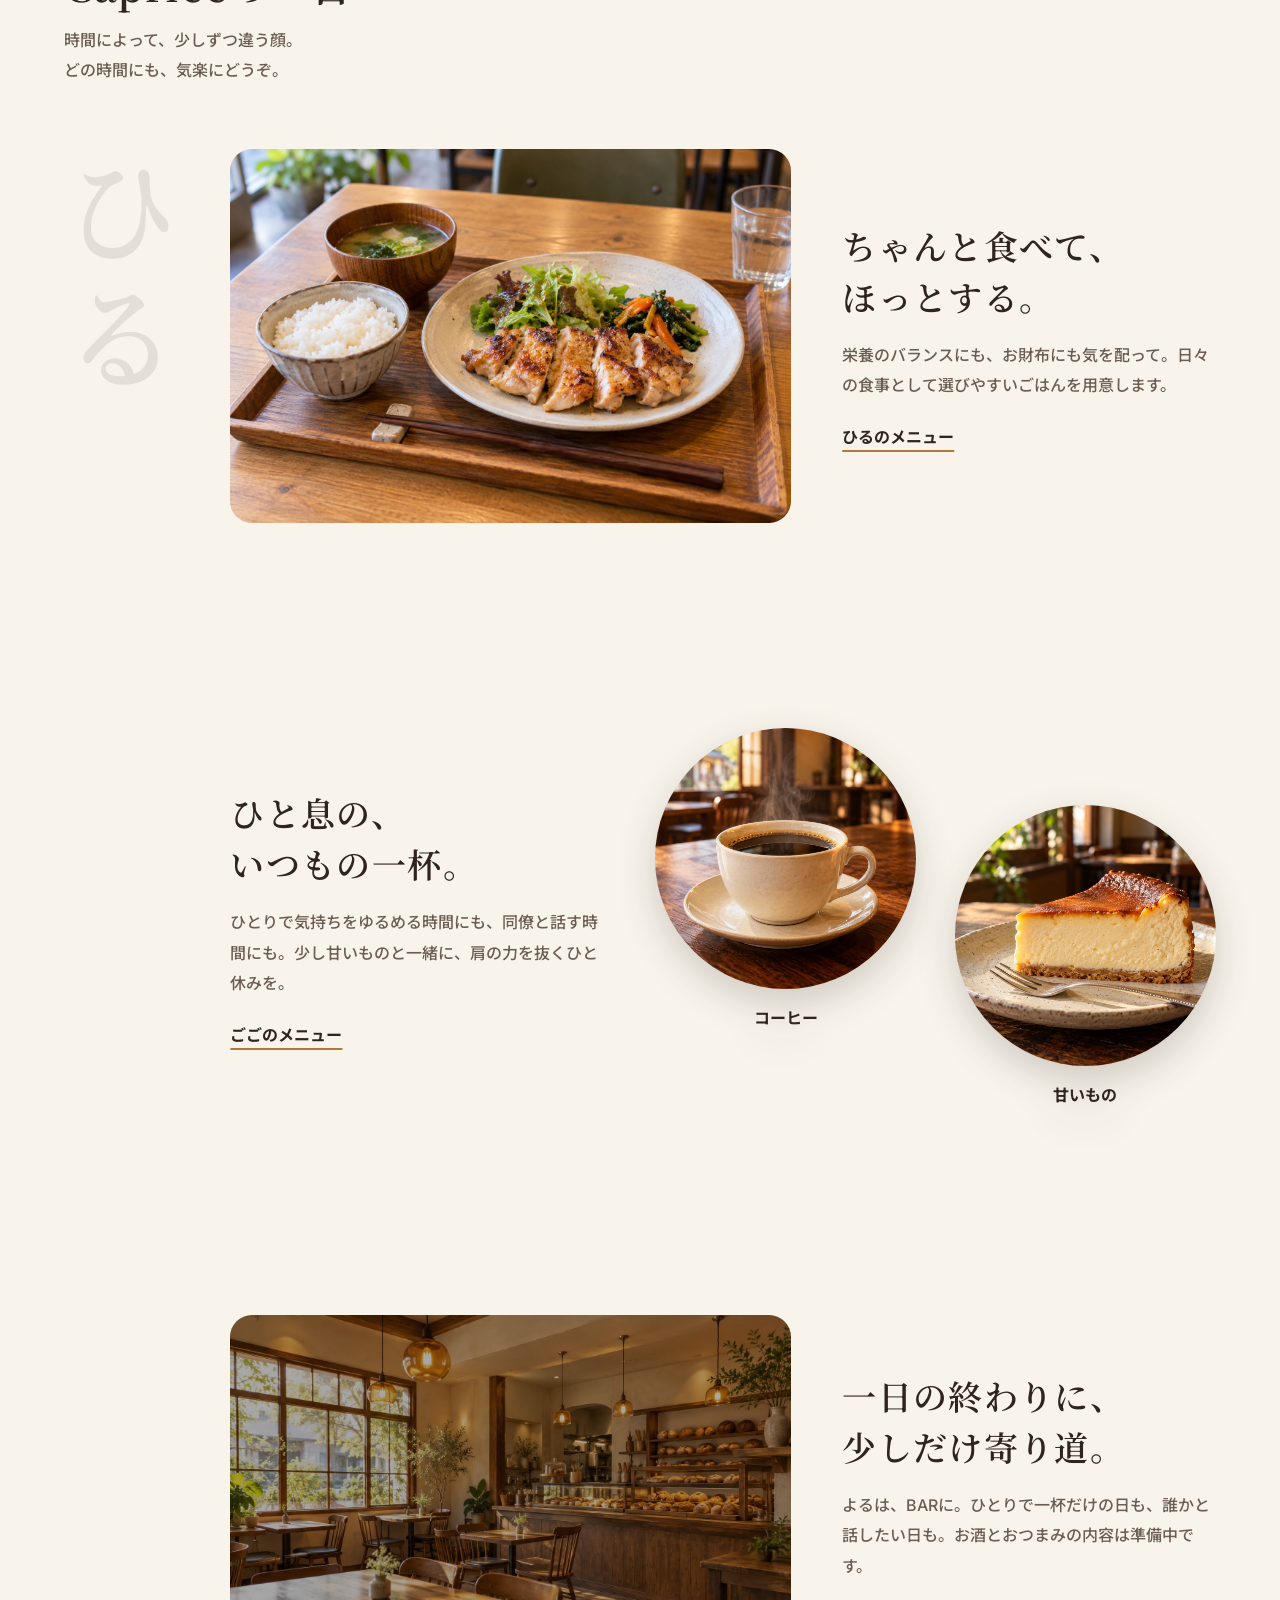
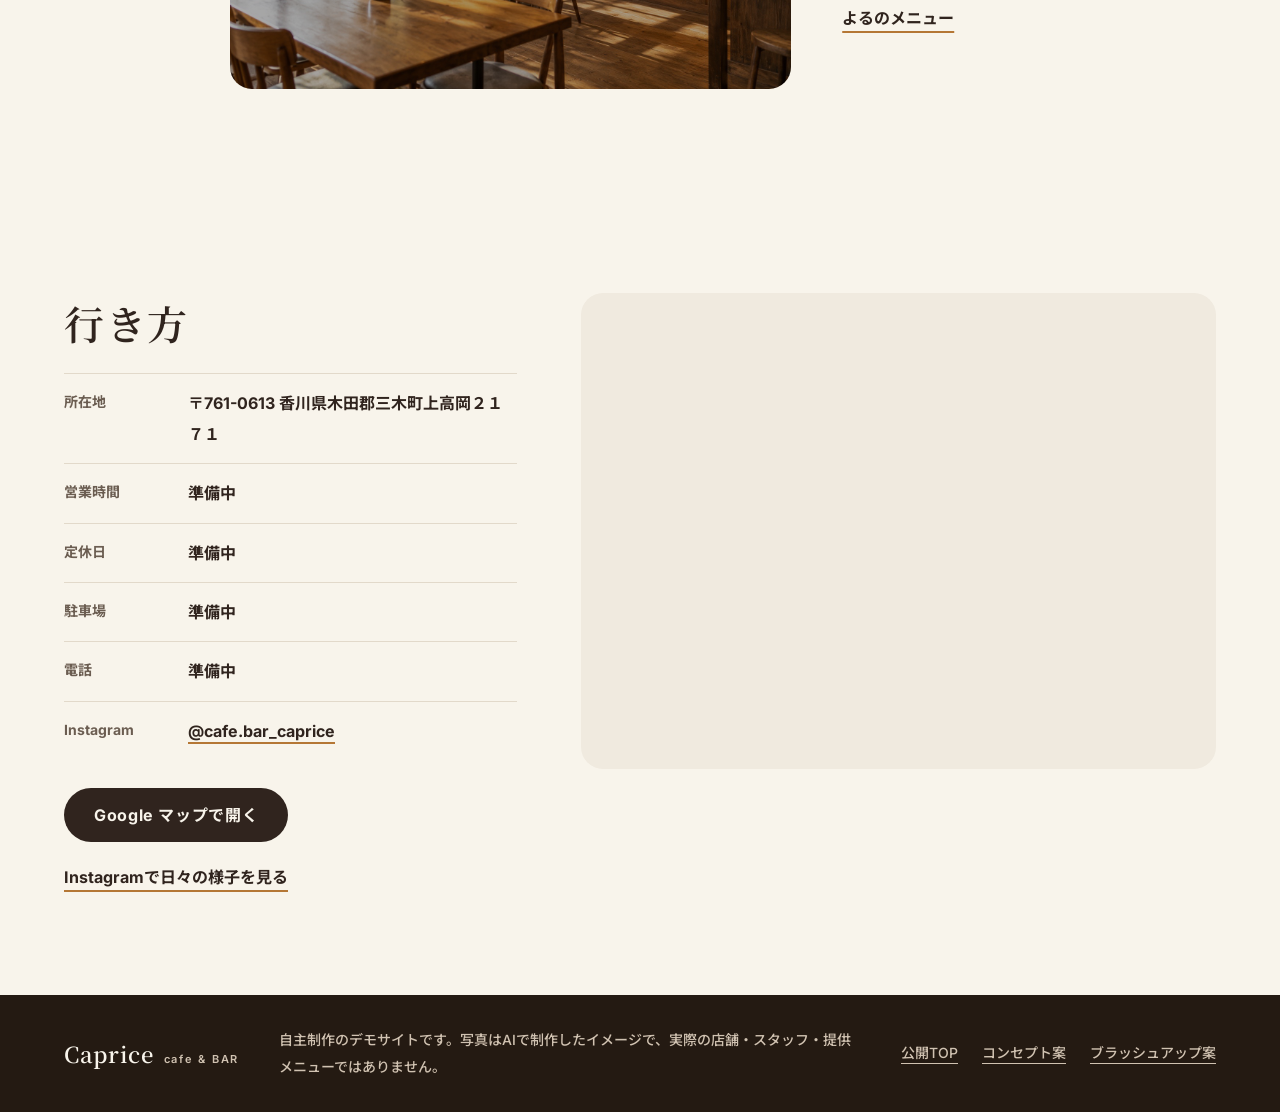
==== commit 925fcfcc: "Set the Instagram account in the blend variant - blend/site-settings.js now points at cafe.bar_capri" ====
--- a/blend/index.html
+++ b/blend/index.html
@@ -153,6 +153,7 @@
           <div><dt>Instagram</dt><dd data-setting="instagram">準備中</dd></div>
         </dl>
         <a class="button" id="map-link" href="https://www.google.com/maps/search/?api=1&amp;query=%E3%80%92761-0613%20%E9%A6%99%E5%B7%9D%E7%9C%8C%E6%9C%A8%E7%94%B0%E9%83%A1%E4%B8%89%E6%9C%A8%E7%94%BA%E4%B8%8A%E9%AB%98%E5%B2%A1%EF%BC%92%EF%BC%91%EF%BC%97%EF%BC%91" target="_blank" rel="noopener noreferrer">Google マップで開く</a>
+        <p class="visit-more"><a class="link" data-instagram-link hidden target="_blank" rel="noopener noreferrer">Instagramで日々の様子を見る</a></p>
       </div>
       <div class="visit-map">
         <iframe id="map" src="https://maps.google.com/maps?q=%E3%80%92761-0613%20%E9%A6%99%E5%B7%9D%E7%9C%8C%E6%9C%A8%E7%94%B0%E9%83%A1%E4%B8%89%E6%9C%A8%E7%94%BA%E4%B8%8A%E9%AB%98%E5%B2%A1%EF%BC%92%EF%BC%91%EF%BC%97%EF%BC%91&amp;output=embed" title="cafe&amp;BAR Caprice 周辺の地図" loading="lazy" referrerpolicy="no-referrer-when-downgrade" allowfullscreen></iframe>
@@ -160,7 +161,7 @@
     </section>
   </main>
 
-  <nav class="quickbar" aria-label="よく使う行き先"><a href="#visit">行き方</a><a href="menu.html">メニュー</a></nav>
+  <nav class="quickbar" aria-label="よく使う行き先"><a href="#visit">行き方</a><a href="menu.html">メニュー</a><a data-instagram-link hidden target="_blank" rel="noopener noreferrer">Instagram</a></nav>
 
   <footer class="site-footer" data-theme="dusk">
     <a class="wordmark" href="#top">Caprice<small>cafe &amp; BAR</small></a>
--- a/blend/styles.css
+++ b/blend/styles.css
@@ -160,16 +160,17 @@
 .visit-facts dt { color: var(--sub); font-size: .875rem; font-weight: 700; line-height: 2.05; } .visit-facts dd { font-weight: 700; }
 .visit-facts a { text-decoration-color: var(--warm); text-decoration-thickness: 2px; text-underline-offset: 5px; }
 .visit .button { margin-top: 28px; }
+.visit-more { margin-top: 20px; }
 .visit-map { border-radius: var(--radius-lg); overflow: hidden; background: var(--wash); }
 .visit-map iframe { display: block; width: 100%; aspect-ratio: 4 / 3; border: 0; }
-@media (max-width: 860px) { .visit { grid-template-columns: 1fr; } .visit .button { width: 100%; } }
+@media (max-width: 860px) { .visit { grid-template-columns: 1fr; } .visit .button { width: 100%; } .visit-more { text-align: center; } }
 
 /* 4-6. スマホの下に浮かぶ近道（コンセプト案3の固定バーを、丸い形で） */
 .quickbar { display: none; }
 @media (max-width: 760px) {
-  .quickbar { position: fixed; left: 50%; bottom: max(14px, env(safe-area-inset-bottom)); z-index: 25; display: flex; gap: 4px; padding: 5px; border-radius: var(--radius-pill); background: var(--ink); box-shadow: 0 14px 34px rgba(36, 26, 18, .32); transform: translate(-50%, 90px); opacity: 0; transition: transform .5s var(--ease), opacity .3s; }
-  .quickbar.is-shown { transform: translateX(-50%); opacity: 1; }
-  .quickbar a { display: grid; place-items: center; min-width: 104px; height: 44px; padding: 0 18px; border-radius: var(--radius-pill); color: var(--on-ink); font-size: .9375rem; font-weight: 700; text-decoration: none; }
+  .quickbar { position: fixed; left: 0; right: 0; width: max-content; margin-inline: auto; bottom: max(14px, env(safe-area-inset-bottom)); z-index: 25; display: flex; gap: 4px; padding: 5px; border-radius: var(--radius-pill); background: var(--ink); box-shadow: 0 14px 34px rgba(36, 26, 18, .32); transform: translateY(90px); opacity: 0; transition: transform .5s var(--ease), opacity .3s; }
+  .quickbar.is-shown { transform: none; opacity: 1; }
+  .quickbar a { display: grid; place-items: center; min-width: 84px; height: 44px; padding: 0 16px; border-radius: var(--radius-pill); color: var(--on-ink); font-size: .9375rem; font-weight: 700; text-decoration: none; white-space: nowrap; }
   .quickbar a:first-child { background: var(--warm); color: var(--ink); }
   .site-footer { padding-bottom: 96px; }
 }
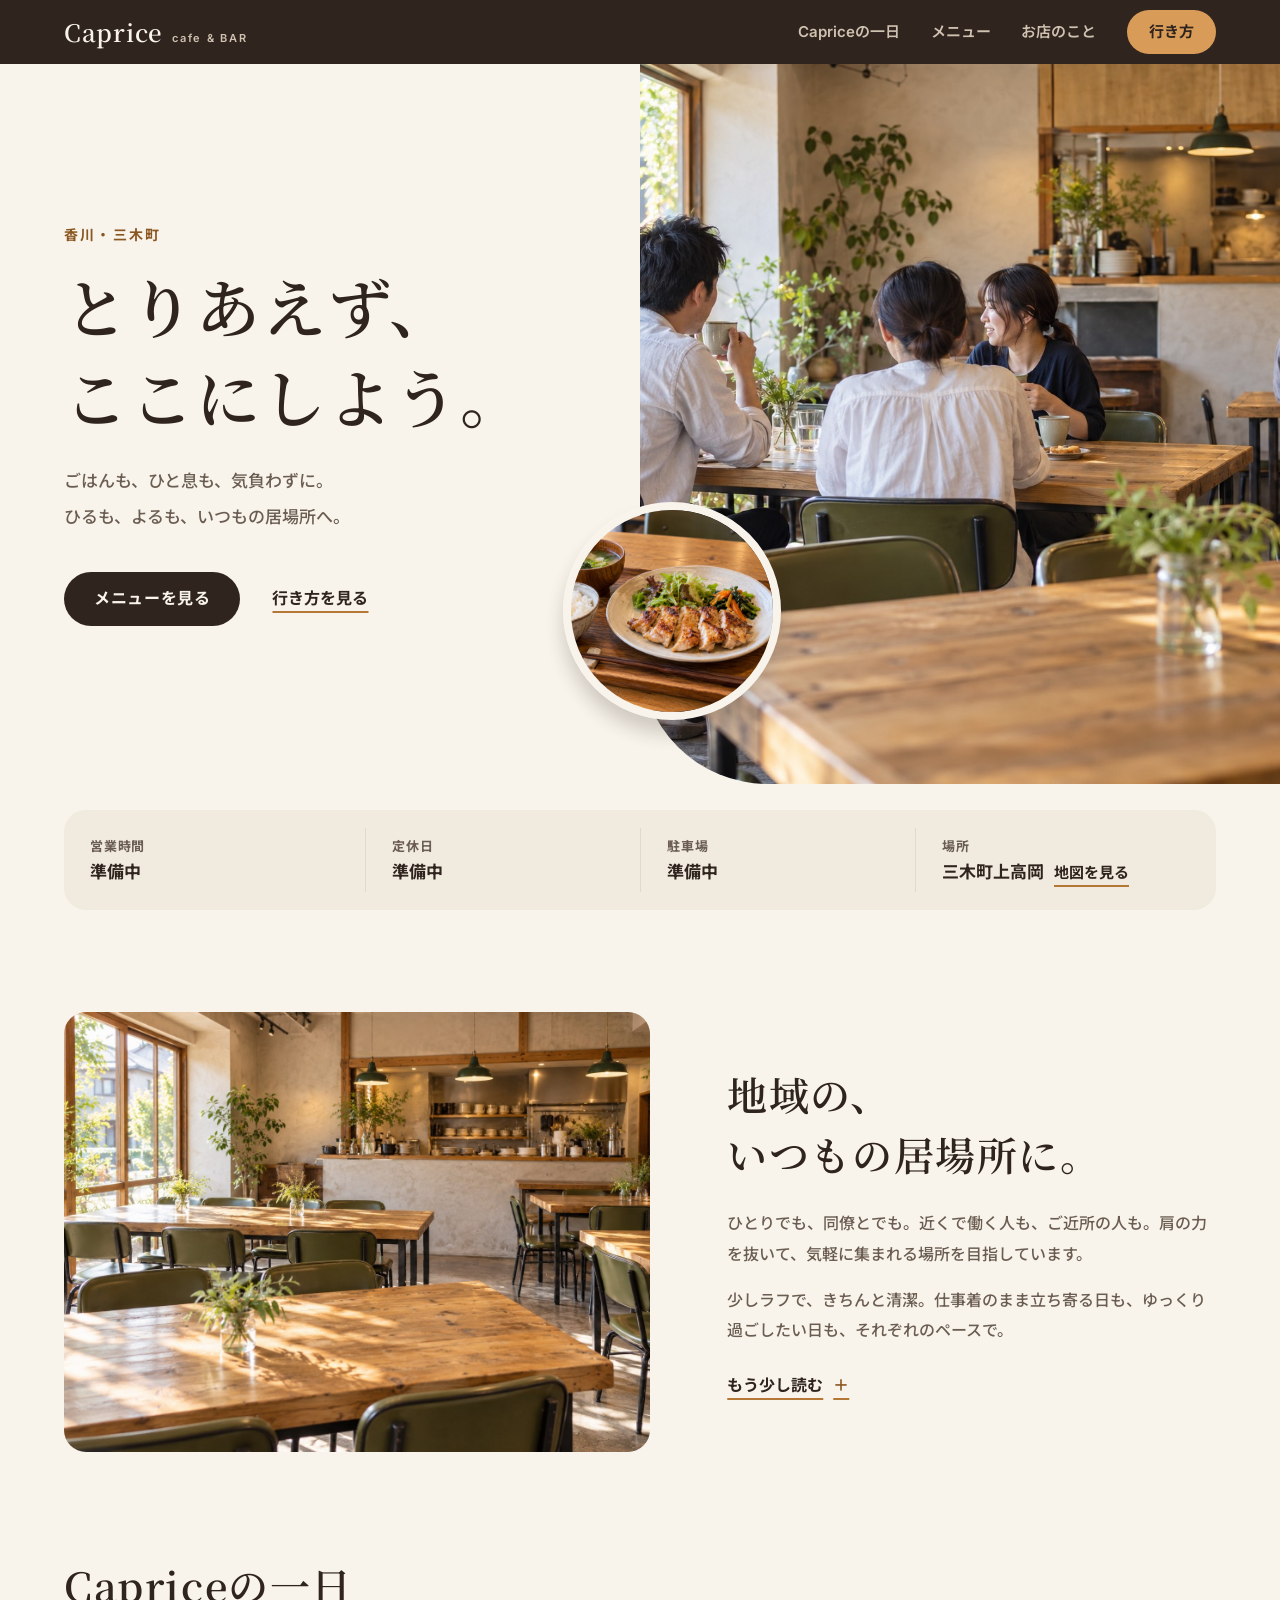
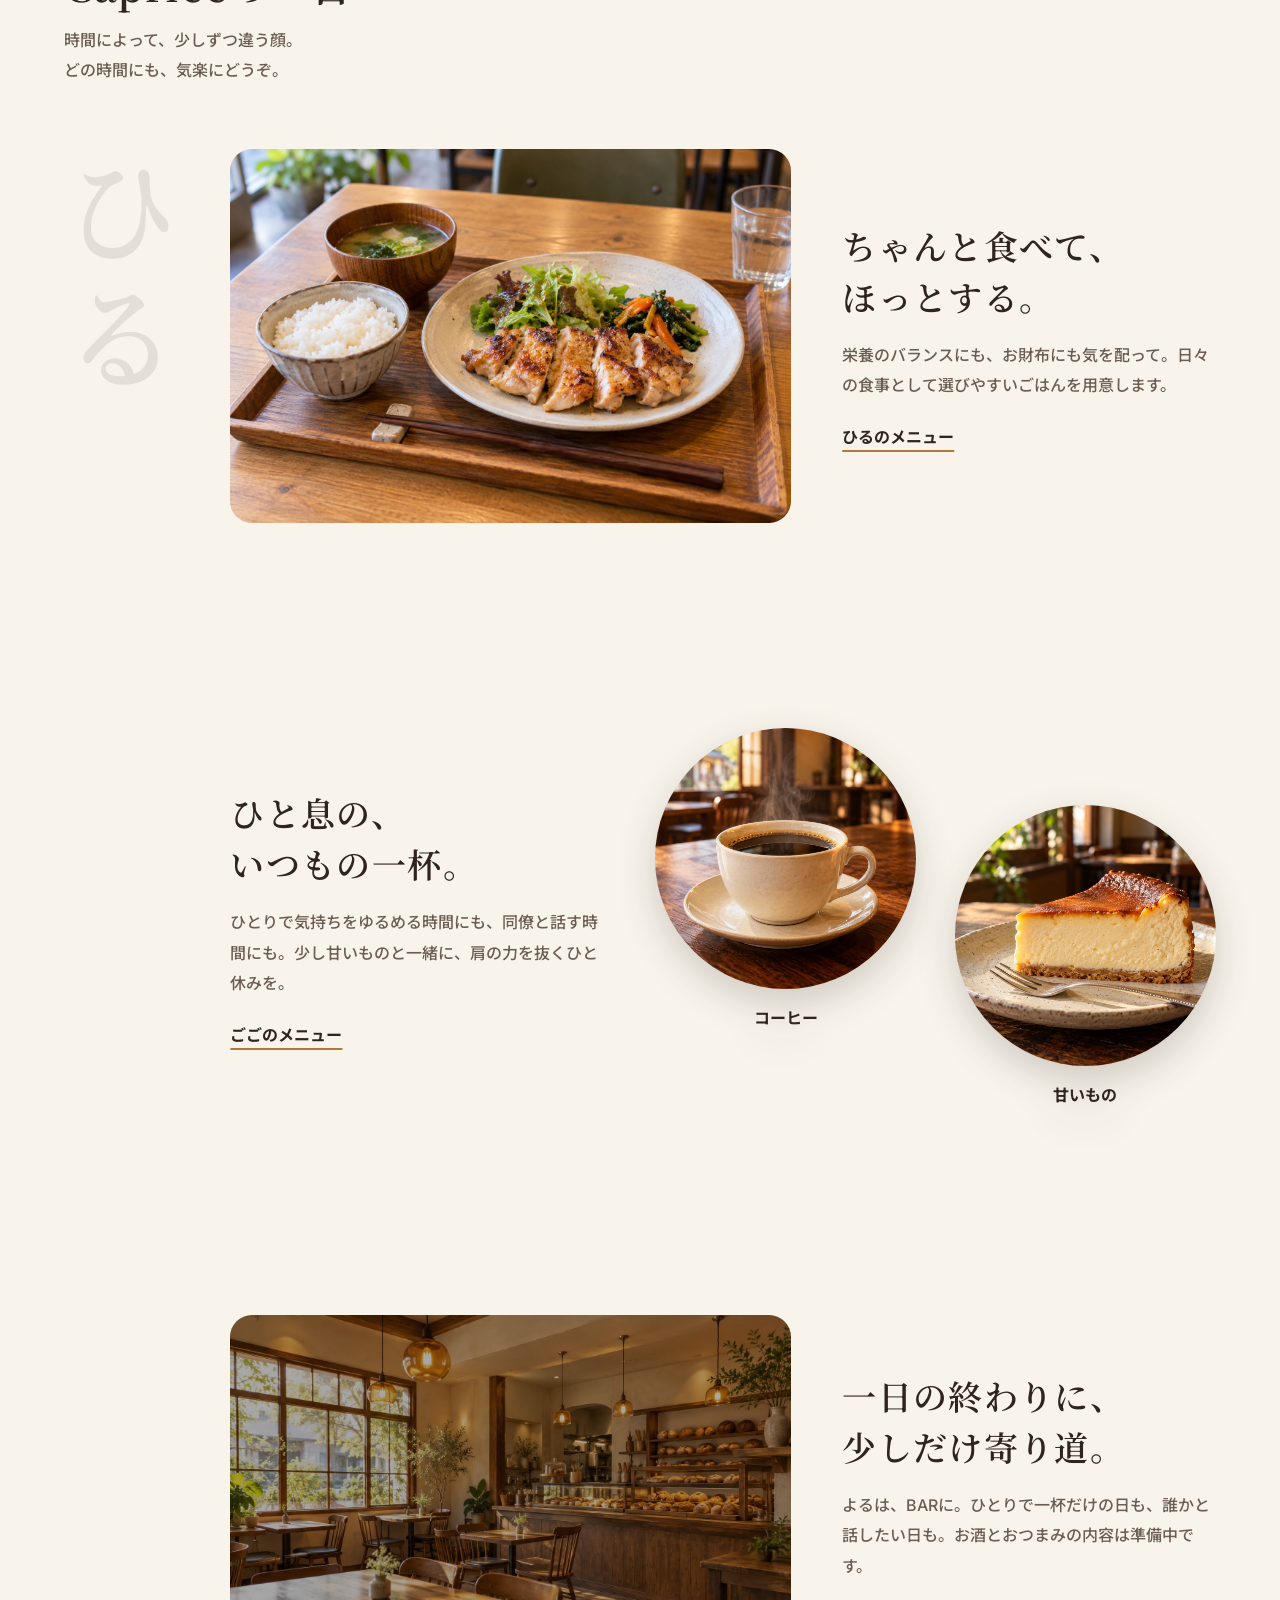
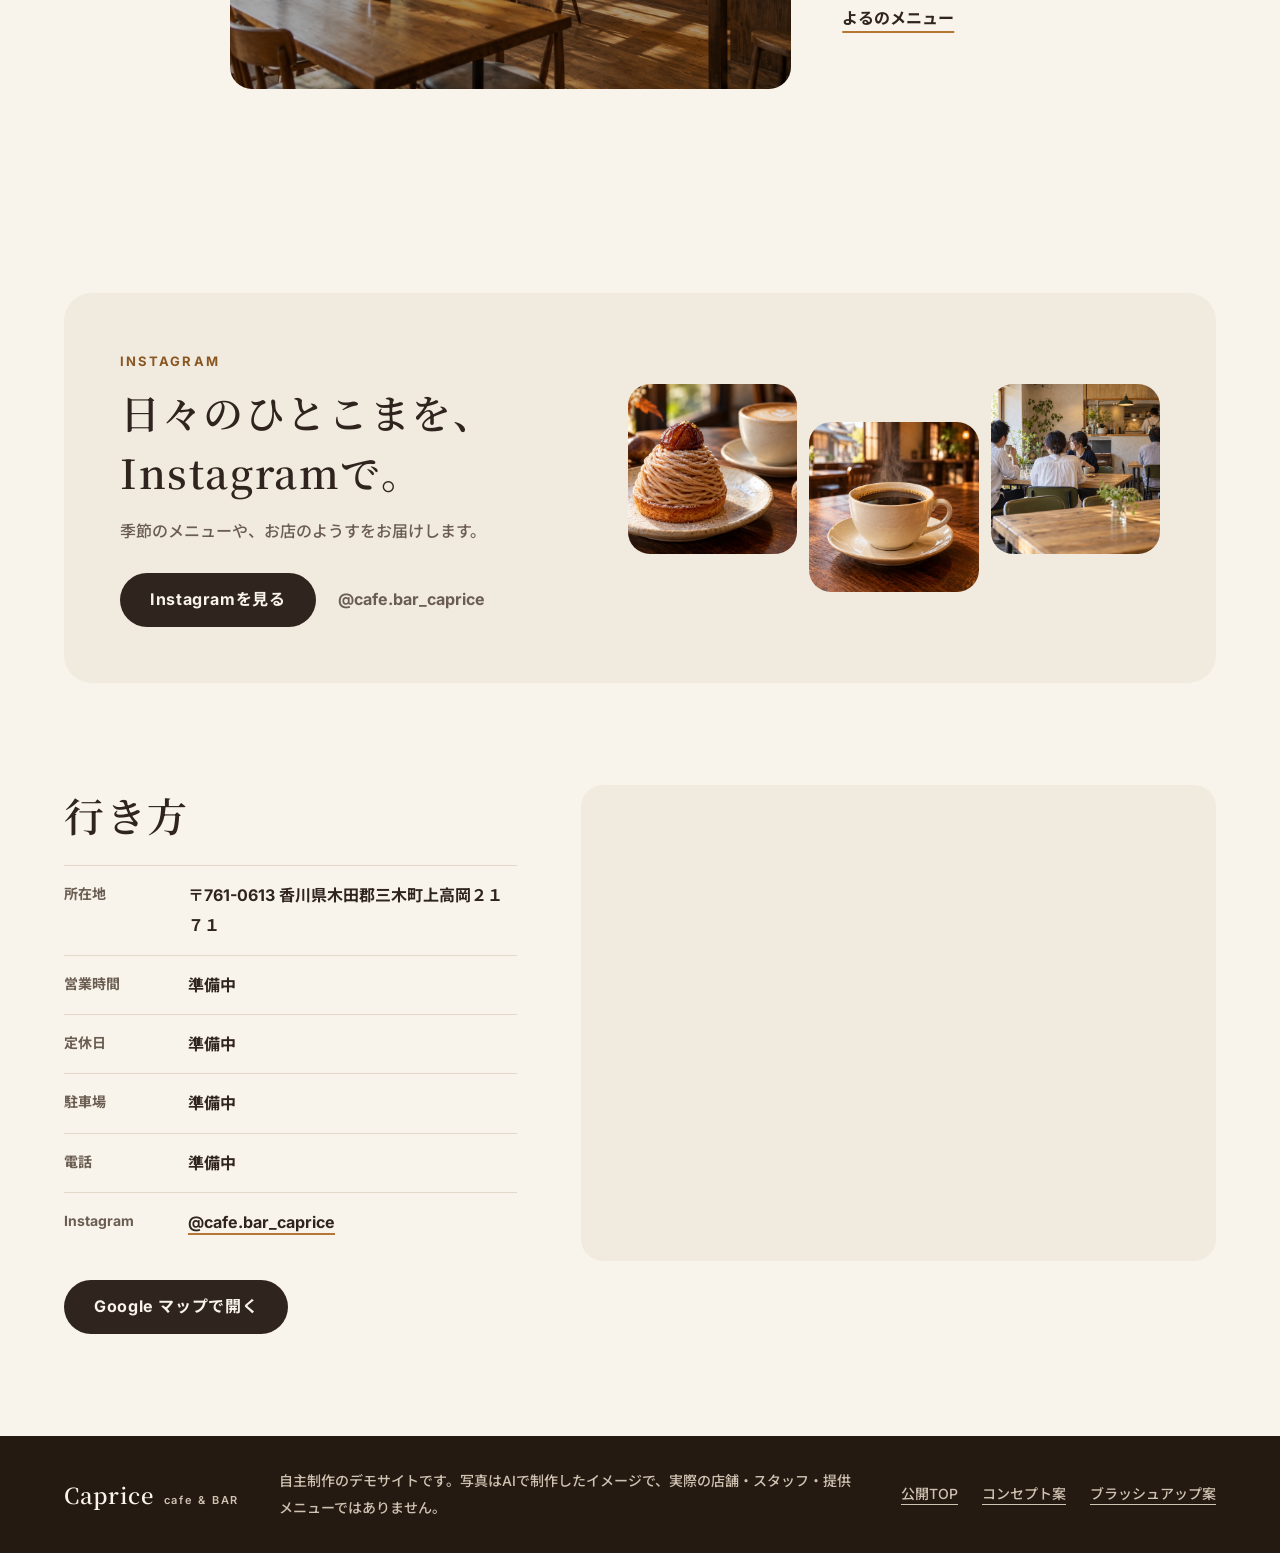
==== commit f4f0b508: "Add a standalone Instagram band to the blend variant - New section between the night chapter and the" ====
--- a/blend/index.html
+++ b/blend/index.html
@@ -141,6 +141,26 @@
       </article>
     </section>
 
+    <section class="insta" id="instagram" aria-labelledby="insta-heading">
+      <div class="insta-panel">
+        <div class="insta-copy">
+          <p class="insta-label">Instagram</p>
+          <h2 id="insta-heading">日々のひとこまを、<br>Instagramで。</h2>
+          <p>季節のメニューや、お店のようすをお届けします。</p>
+          <div class="insta-actions">
+            <a class="button" data-instagram-link hidden target="_blank" rel="noopener noreferrer">Instagramを見る</a>
+            <span class="insta-handle" data-instagram-handle></span>
+            <p class="insta-pending" data-instagram-pending>アカウントは準備中です。</p>
+          </div>
+        </div>
+        <div class="insta-photos" aria-hidden="true">
+          <img src="../assets/seasonal.jpg" alt="" width="1536" height="1024" loading="lazy">
+          <img src="../assets/coffee.jpg" alt="" width="1536" height="1024" loading="lazy">
+          <img src="../assets/community.jpg" alt="" width="1536" height="1024" loading="lazy">
+        </div>
+      </div>
+    </section>
+
     <section class="visit" id="visit" aria-labelledby="visit-heading">
       <div class="visit-copy">
         <h2 id="visit-heading">行き方</h2>
@@ -152,11 +172,10 @@
           <div><dt>電話</dt><dd data-setting="phone">準備中</dd></div>
           <div><dt>Instagram</dt><dd data-setting="instagram">準備中</dd></div>
         </dl>
-        <a class="button" id="map-link" href="https://www.google.com/maps/search/?api=1&amp;query=%E3%80%92761-0613%20%E9%A6%99%E5%B7%9D%E7%9C%8C%E6%9C%A8%E7%94%B0%E9%83%A1%E4%B8%89%E6%9C%A8%E7%94%BA%E4%B8%8A%E9%AB%98%E5%B2%A1%EF%BC%92%EF%BC%91%EF%BC%97%EF%BC%91" target="_blank" rel="noopener noreferrer">Google マップで開く</a>
-        <p class="visit-more"><a class="link" data-instagram-link hidden target="_blank" rel="noopener noreferrer">Instagramで日々の様子を見る</a></p>
+        <a class="button" id="map-link" href="https://maps.app.goo.gl/Vgrr5Rz76EheiTUi8" target="_blank" rel="noopener noreferrer">Google マップで開く</a>
       </div>
       <div class="visit-map">
-        <iframe id="map" src="https://maps.google.com/maps?q=%E3%80%92761-0613%20%E9%A6%99%E5%B7%9D%E7%9C%8C%E6%9C%A8%E7%94%B0%E9%83%A1%E4%B8%89%E6%9C%A8%E7%94%BA%E4%B8%8A%E9%AB%98%E5%B2%A1%EF%BC%92%EF%BC%91%EF%BC%97%EF%BC%91&amp;output=embed" title="cafe&amp;BAR Caprice 周辺の地図" loading="lazy" referrerpolicy="no-referrer-when-downgrade" allowfullscreen></iframe>
+        <iframe id="map" src="https://maps.google.com/maps?q=cafe%26BAR%20Caprice%20%E3%80%92761-0613%20%E9%A6%99%E5%B7%9D%E7%9C%8C%E6%9C%A8%E7%94%B0%E9%83%A1%E4%B8%89%E6%9C%A8%E7%94%BA%E4%B8%8A%E9%AB%98%E5%B2%A1%EF%BC%92%EF%BC%91%EF%BC%97%EF%BC%91&amp;output=embed" title="cafe&amp;BAR Caprice 周辺の地図" loading="lazy" referrerpolicy="no-referrer-when-downgrade" allowfullscreen></iframe>
       </div>
     </section>
   </main>
--- a/blend/styles.css
+++ b/blend/styles.css
@@ -153,19 +153,31 @@
   .day.is-tinted .day-clock.is-changing { opacity: 0; }
 }
 
-/* 4-5. 行き方：地図と来店情報は、明るい地で読みやすく */
+/* 4-5. Instagram：夜の章のあとに、ひとつの面で。写真は雰囲気を伝える飾り */
+.insta { padding: var(--section) var(--gutter) 0; }
+.insta-panel { display: grid; grid-template-columns: minmax(0, 5fr) minmax(0, 6fr); align-items: center; gap: clamp(28px, 5vw, 72px); padding: clamp(28px, 4.5vw, 56px); border-radius: var(--radius-xl); background: var(--wash); }
+.insta-label { color: var(--warm-ink); font-size: .8125rem; font-weight: 700; letter-spacing: .16em; text-transform: uppercase; }
+.insta h2 { margin: 8px 0 14px; font-size: var(--title-m); }
+.insta-copy > p:not(.insta-label) { color: var(--sub); }
+.insta-actions { display: flex; flex-wrap: wrap; align-items: center; gap: 14px 22px; margin-top: 26px; }
+.insta-handle, .insta-pending { color: var(--sub); font-weight: 700; }
+.insta-photos { display: grid; grid-template-columns: repeat(3, minmax(0, 1fr)); gap: var(--space-3); }
+.insta-photos img { width: 100%; aspect-ratio: 1; object-fit: cover; border-radius: var(--radius-lg); }
+.insta-photos img:nth-child(2) { margin-top: clamp(16px, 3vw, 40px); }
+@media (max-width: 860px) { .insta-panel { grid-template-columns: 1fr; } .insta-actions .button { width: 100%; } }
+
+/* 4-6. 行き方：地図と来店情報は、明るい地で読みやすく */
 .visit { display: grid; grid-template-columns: minmax(0, 5fr) minmax(0, 7fr); align-items: start; gap: clamp(32px, 5vw, 80px); padding: var(--section) var(--gutter); }
 .visit h2 { margin-bottom: 20px; font-size: var(--title-m); }
 .visit-facts > div { display: grid; grid-template-columns: 7em minmax(0, 1fr); gap: 12px; padding: 14px 0; border-top: 1px solid var(--line); }
 .visit-facts dt { color: var(--sub); font-size: .875rem; font-weight: 700; line-height: 2.05; } .visit-facts dd { font-weight: 700; }
 .visit-facts a { text-decoration-color: var(--warm); text-decoration-thickness: 2px; text-underline-offset: 5px; }
 .visit .button { margin-top: 28px; }
-.visit-more { margin-top: 20px; }
 .visit-map { border-radius: var(--radius-lg); overflow: hidden; background: var(--wash); }
 .visit-map iframe { display: block; width: 100%; aspect-ratio: 4 / 3; border: 0; }
-@media (max-width: 860px) { .visit { grid-template-columns: 1fr; } .visit .button { width: 100%; } .visit-more { text-align: center; } }
-
-/* 4-6. スマホの下に浮かぶ近道（コンセプト案3の固定バーを、丸い形で） */
+@media (max-width: 860px) { .visit { grid-template-columns: 1fr; } .visit .button { width: 100%; } }
+
+/* 4-7. スマホの下に浮かぶ近道（コンセプト案3の固定バーを、丸い形で） */
 .quickbar { display: none; }
 @media (max-width: 760px) {
   .quickbar { position: fixed; left: 0; right: 0; width: max-content; margin-inline: auto; bottom: max(14px, env(safe-area-inset-bottom)); z-index: 25; display: flex; gap: 4px; padding: 5px; border-radius: var(--radius-pill); background: var(--ink); box-shadow: 0 14px 34px rgba(36, 26, 18, .32); transform: translateY(90px); opacity: 0; transition: transform .5s var(--ease), opacity .3s; }
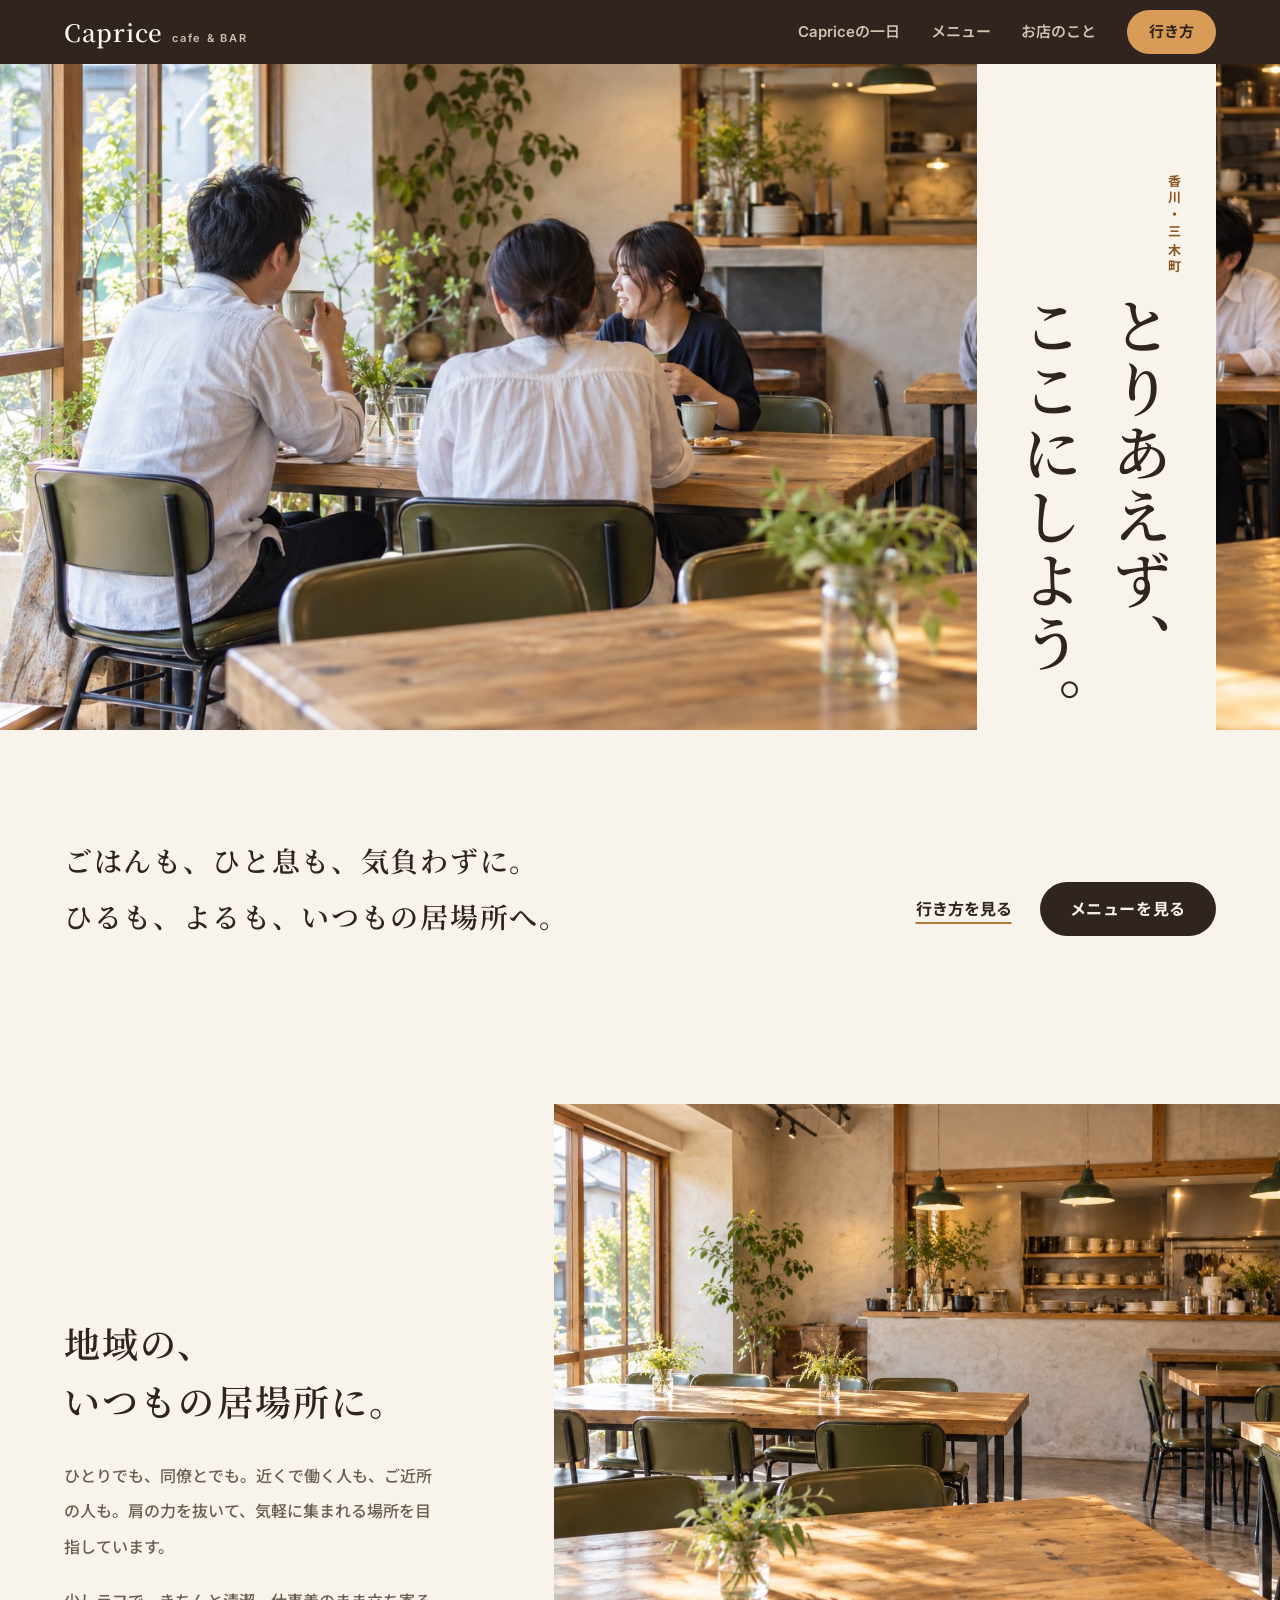
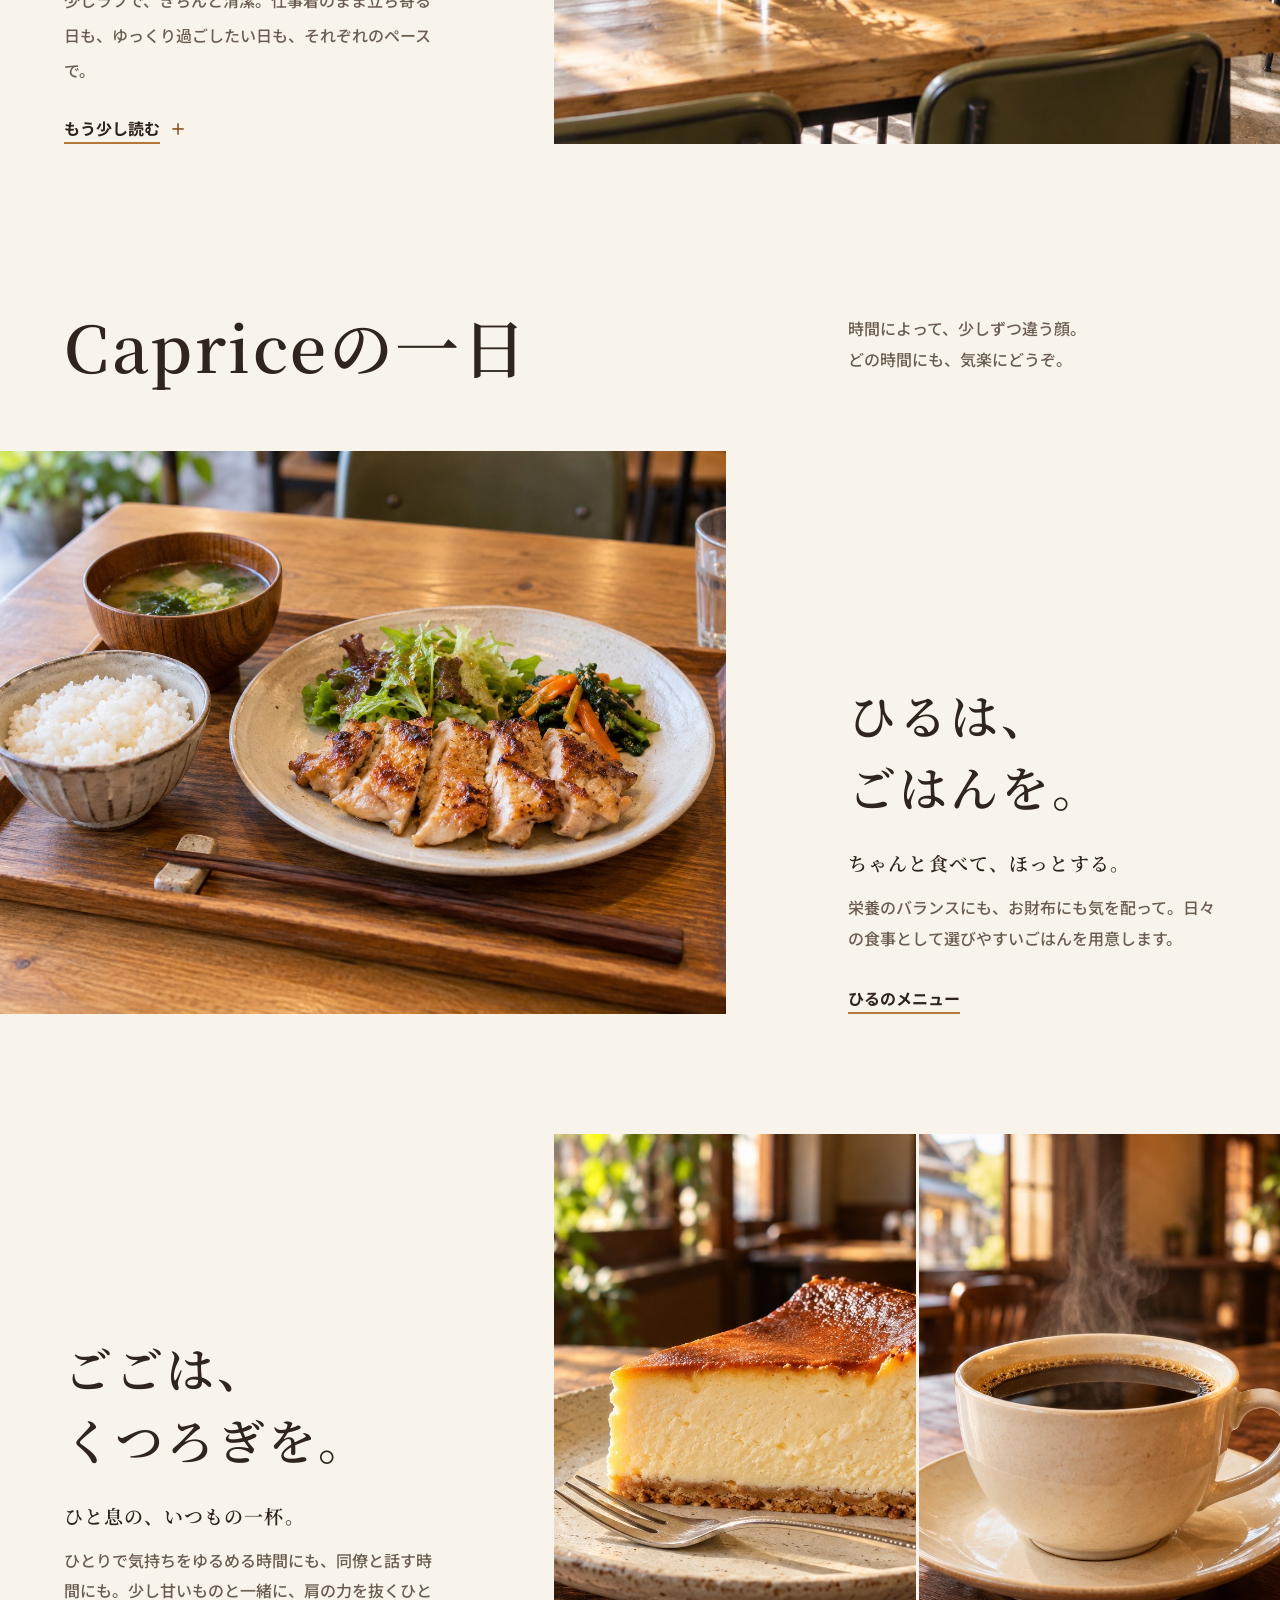
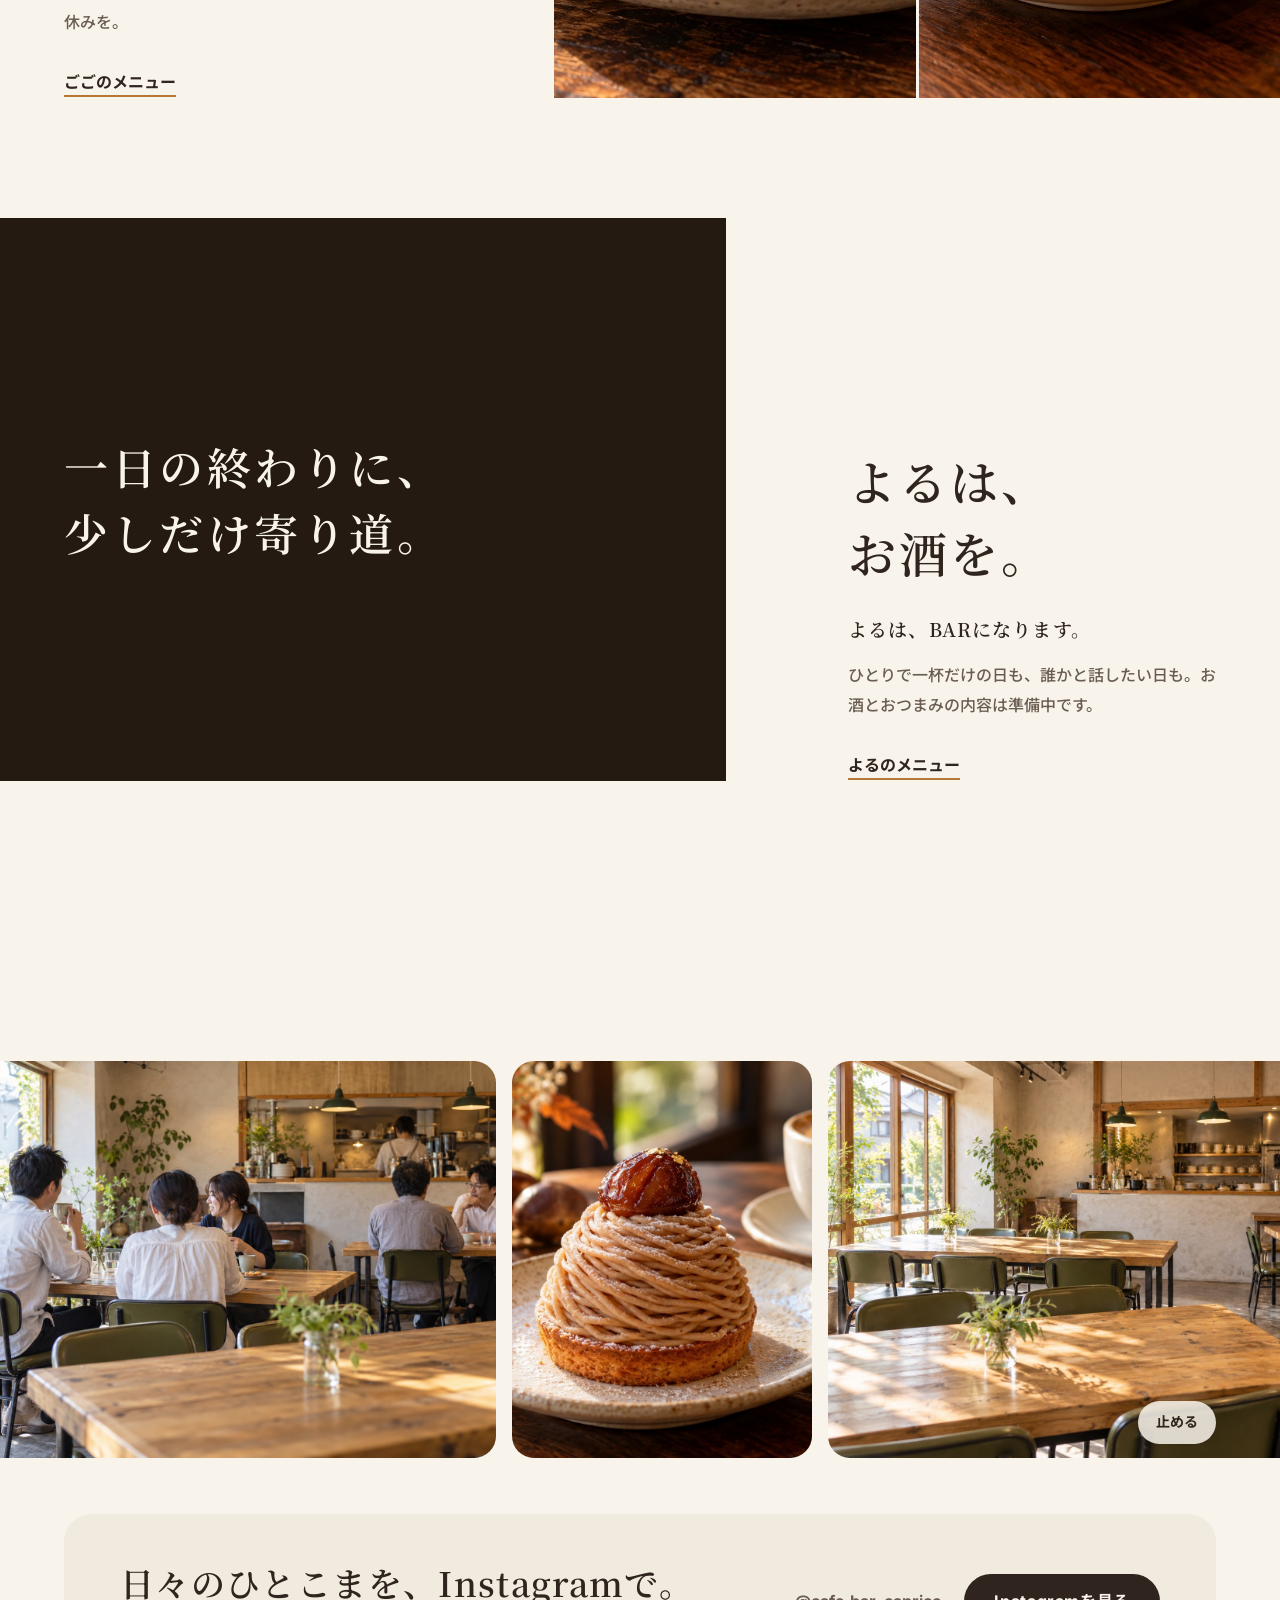
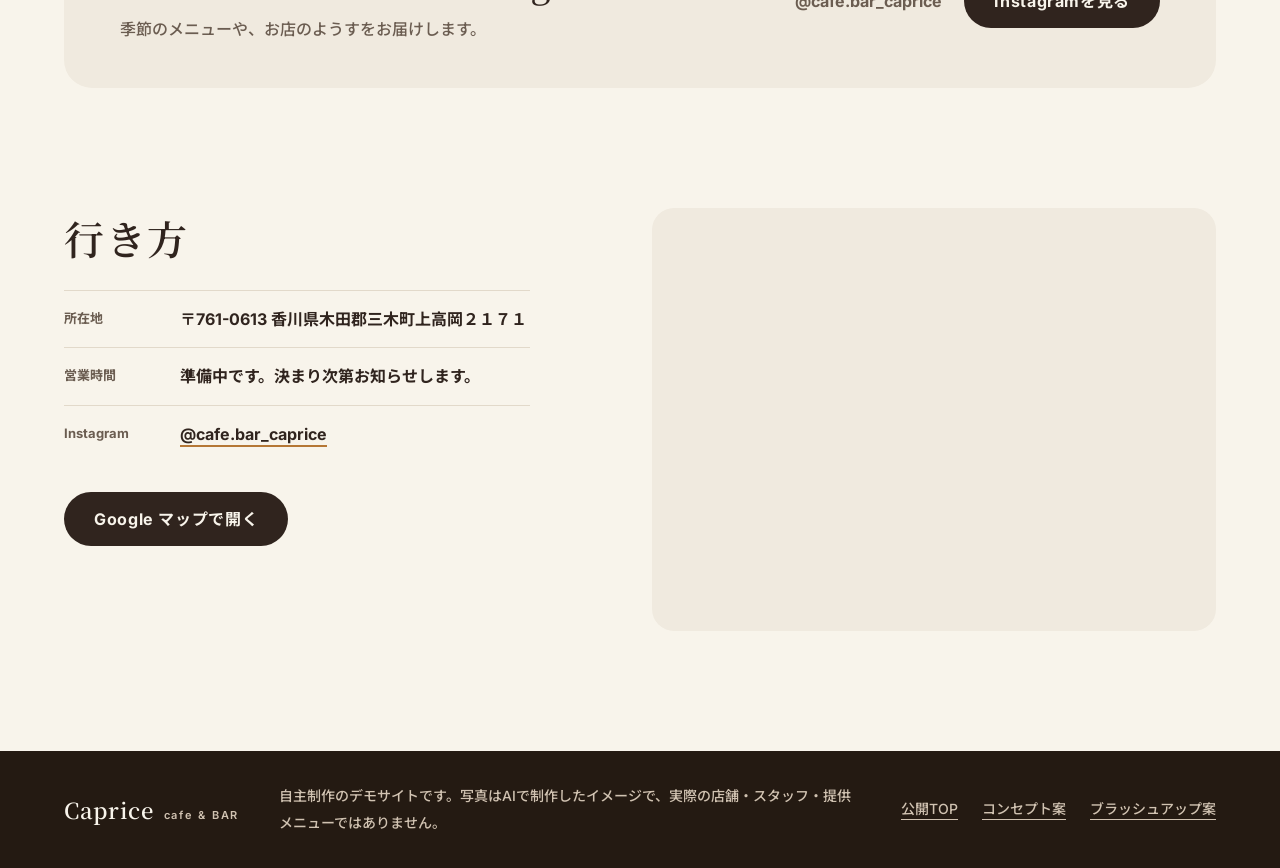
==== commit 456c18e9: "Rework the blend variant into the window-side layout Photos run to the edge and the copy sits narrow" ====
--- a/blend/index.html
+++ b/blend/index.html
@@ -5,11 +5,11 @@
   <meta name="viewport" content="width=device-width, initial-scale=1">
   <meta name="theme-color" content="#30241e">
   <title>ブレンド案 | cafe&amp;BAR Caprice — とりあえず、ここにしよう。</title>
-  <meta name="description" content="香川・三木町のcafe&amp;BAR Caprice。ひるはごはん、ごごはコーヒー、よるはBAR。地域のいつもの居場所を目指すお店のデモサイトです。">
+  <meta name="description" content="香川・三木町のcafe&amp;BAR Caprice。ひるは、ごはんを。ごごは、くつろぎを。よるは、お酒を。地域のいつもの居場所を目指すお店のデモサイトです。">
   <meta name="robots" content="noindex">
   <meta property="og:type" content="website">
   <meta property="og:title" content="cafe&amp;BAR Caprice — とりあえず、ここにしよう。">
-  <meta property="og:description" content="香川・三木町の、いつもの居場所。ひるはごはん、ごごはコーヒー、よるはBAR。">
+  <meta property="og:description" content="香川・三木町の、いつもの居場所。ひるは、ごはんを。ごごは、くつろぎを。よるは、お酒を。">
   <meta property="og:image" content="https://nakakun1923.github.io/cafe_demo/assets/community.jpg">
   <meta name="twitter:card" content="summary_large_image">
   <link rel="icon" type="image/svg+xml" href="data:image/svg+xml,%3Csvg xmlns='http://www.w3.org/2000/svg' viewBox='0 0 40 40'%3E%3Ccircle cx='20' cy='20' r='20' fill='%2330241e'/%3E%3Ctext x='20' y='29' text-anchor='middle' fill='%23f8f4eb' font-family='sans-serif' font-weight='700' font-size='26'%3EC%3C/text%3E%3C/svg%3E">
@@ -38,38 +38,25 @@
   </header>
 
   <main id="main">
+    <!-- ヒーロー：写真は端まで。言葉は縦書きの札にして、写真の右端に差し込む -->
     <section class="hero" aria-labelledby="hero-heading">
-      <div class="hero-copy">
-        <p class="hero-place">香川・三木町</p>
+      <img class="hero-photo" src="../assets/community.jpg" alt="窓辺の席で、気軽に会話を楽しむ人たちのイメージ" width="1536" height="1024" fetchpriority="high">
+      <div class="hero-tab">
         <h1 id="hero-heading">とりあえず、<br>ここにしよう。</h1>
-        <p class="hero-lead">ごはんも、ひと息も、気負わずに。<br>ひるも、よるも、いつもの居場所へ。</p>
-        <div class="hero-actions">
-          <a class="button" href="menu.html">メニューを見る</a>
-          <a class="link" href="#visit">行き方を見る</a>
-        </div>
-      </div>
-      <div class="hero-visual">
-        <img class="hero-photo" src="../assets/community.jpg" alt="テーブルを囲み、気軽に会話を楽しむ人たちのイメージ" width="1536" height="1024" fetchpriority="high">
-        <img class="hero-plate" src="../assets/lunch.jpg" alt="" width="1536" height="1024">
+        <p>香川・三木町</p>
       </div>
     </section>
 
-    <section class="today" aria-labelledby="today-heading">
-      <h2 id="today-heading" class="sr-only">お店の基本情報</h2>
-      <dl class="facts">
-        <div><dt>営業時間</dt><dd data-setting="hours">準備中</dd></div>
-        <div><dt>定休日</dt><dd data-setting="closed">準備中</dd></div>
-        <div><dt>駐車場</dt><dd data-setting="parking">準備中</dd></div>
-        <div><dt>場所</dt><dd>三木町上高岡 <a class="link" href="#visit">地図を見る</a></dd></div>
-      </dl>
+    <section class="intro grid" aria-label="ごあいさつ">
+      <p class="intro-lead">ごはんも、ひと息も、気負わずに。<br>ひるも、よるも、いつもの居場所へ。</p>
+      <div class="intro-actions">
+        <a class="link" href="#visit">行き方を見る</a>
+        <a class="button" href="menu.html">メニューを見る</a>
+      </div>
     </section>
 
-    <section class="about" id="about" aria-labelledby="about-heading">
-      <figure class="about-photo">
-        <button type="button" class="zoom" data-zoom data-caption="木と自然光の、落ち着いた空間。">
-          <img src="../assets/space.jpg" alt="木のテーブルと落ち着いた色の椅子が並ぶ、カフェの店内イメージ" width="1536" height="1024" loading="lazy">
-        </button>
-      </figure>
+    <!-- お店のこと：言葉は左に細く、写真は右へ大きく、端まで -->
+    <section class="about grid" id="about" aria-labelledby="about-heading">
       <div class="about-copy">
         <h2 id="about-heading">地域の、<br>いつもの居場所に。</h2>
         <p>ひとりでも、同僚とでも。近くで働く人も、ご近所の人も。肩の力を抜いて、気軽に集まれる場所を目指しています。</p>
@@ -81,95 +68,101 @@
           <p>働く私たちにとっても、大切な居場所に。安心して意見や「やってみたいこと」を話し、お互いを応援し合えるチームを目指しています。</p>
         </details>
       </div>
+      <figure class="about-photo">
+        <button type="button" class="zoom" data-zoom data-caption="木と自然光の、落ち着いた空間。">
+          <img src="../assets/space.jpg" alt="木のテーブルと落ち着いた色の椅子が並ぶ、カフェの店内イメージ" width="1536" height="1024" loading="lazy">
+        </button>
+      </figure>
     </section>
 
+    <!-- Capriceの一日：写真と言葉を左右に振り分け、章ごとに入れ替える。読み進めると地の色が日暮れていく -->
     <section class="day" id="day" aria-labelledby="day-heading">
-      <header class="day-intro">
+      <header class="day-intro grid">
         <h2 id="day-heading">Capriceの一日</h2>
         <p>時間によって、少しずつ違う顔。<br>どの時間にも、気楽にどうぞ。</p>
       </header>
 
-      <article class="chapter chapter-noon" aria-labelledby="noon-heading">
-        <p class="chapter-time" aria-hidden="true">ひる</p>
-        <figure class="chapter-photo">
+      <article class="ch grid" aria-labelledby="noon-heading">
+        <div class="ch-photo">
           <button type="button" class="zoom" data-zoom data-caption="日替わりごはん（イメージ）" data-note="主菜と野菜の副菜、ごはん、汁物。適度にお腹を満たせて、栄養のバランスにも、お財布にも気を配る。「近くにちょうどいいお店があって助かる」と思ってもらえるごはんを目指しています。">
-            <img src="../assets/lunch.jpg" alt="主菜と野菜の副菜、ごはん、汁物を並べたランチのイメージ" width="1536" height="1024" loading="lazy">
+            <img src="../assets/lunch.jpg" alt="主菜と野菜の副菜、ごはん、汁物を並べたランチのイメージ" width="1536" height="1024" loading="lazy" style="object-position: 50% 58%">
           </button>
-        </figure>
-        <div class="chapter-copy">
-          <h3 id="noon-heading"><span class="sr-only">ひる：</span>ちゃんと食べて、<br>ほっとする。</h3>
+        </div>
+        <div class="ch-copy">
+          <h3 id="noon-heading" class="catch">ひるは、<br>ごはんを。</h3>
+          <p class="lede">ちゃんと食べて、ほっとする。</p>
           <p>栄養のバランスにも、お財布にも気を配って。日々の食事として選びやすいごはんを用意します。</p>
           <a class="link" href="menu.html#noon">ひるのメニュー</a>
         </div>
       </article>
 
-      <article class="chapter chapter-afternoon" aria-labelledby="afternoon-heading">
-        <p class="chapter-time" aria-hidden="true">ごご</p>
-        <div class="chapter-copy">
-          <h3 id="afternoon-heading"><span class="sr-only">ごご：</span>ひと息の、<br>いつもの一杯。</h3>
+      <article class="ch ch-flip grid" aria-labelledby="afternoon-heading">
+        <div class="ch-photo">
+          <button type="button" class="zoom" data-zoom data-caption="チーズケーキ（イメージ）" data-note="気楽に過ごす午後の時間をイメージした写真です。スイーツの種類や提供内容は、決まり次第ご案内します。">
+            <img src="../assets/cheesecake.jpg" alt="焼き色のついたチーズケーキのイメージ" width="1536" height="1024" loading="lazy" style="object-position: 40% 55%">
+          </button>
+          <button type="button" class="zoom" data-zoom data-caption="コーヒー（イメージ）" data-note="日々のひと休みに寄り添う一杯をイメージしました。豆や淹れ方、提供内容は準備中です。">
+            <img src="../assets/coffee.jpg" alt="陶器のカップに注がれたコーヒーのイメージ" width="1536" height="1024" loading="lazy" style="object-position: 50% 62%">
+          </button>
+        </div>
+        <div class="ch-copy">
+          <h3 id="afternoon-heading" class="catch">ごごは、<br>くつろぎを。</h3>
+          <p class="lede">ひと息の、いつもの一杯。</p>
           <p>ひとりで気持ちをゆるめる時間にも、同僚と話す時間にも。少し甘いものと一緒に、肩の力を抜くひと休みを。</p>
           <a class="link" href="menu.html#afternoon">ごごのメニュー</a>
         </div>
-        <div class="chapter-plates">
-          <figure>
-            <button type="button" class="zoom plate" data-zoom data-caption="コーヒー（イメージ）" data-note="日々のひと休みに寄り添う一杯をイメージしました。豆や淹れ方、提供内容は準備中です。">
-              <img src="../assets/coffee.jpg" alt="陶器のカップに注がれたコーヒーのイメージ" width="1536" height="1024" loading="lazy">
-            </button>
-            <figcaption>コーヒー</figcaption>
-          </figure>
-          <figure>
-            <button type="button" class="zoom plate" data-zoom data-caption="チーズケーキ（イメージ）" data-note="気楽に過ごす午後の時間をイメージした写真です。スイーツの種類や提供内容は、決まり次第ご案内します。">
-              <img src="../assets/cheesecake.jpg" alt="焼き色のついたチーズケーキのイメージ" width="1536" height="1024" loading="lazy">
-            </button>
-            <figcaption>甘いもの</figcaption>
-          </figure>
-        </div>
       </article>
 
-      <article class="chapter chapter-night" data-theme="dusk" aria-labelledby="night-heading">
-        <p class="chapter-time" aria-hidden="true">よる</p>
-        <figure class="chapter-photo">
-          <button type="button" class="zoom" data-zoom data-caption="よるの店内（イメージ）" data-note="灯りを落とした夜の店内をイメージしています。夜の写真が撮れ次第、差し替えます。">
-            <img src="../assets/interior.jpg" alt="ペンダントライトが灯る店内のイメージ" width="1536" height="1024" loading="lazy">
-          </button>
-        </figure>
-        <div class="chapter-copy">
-          <h3 id="night-heading"><span class="sr-only">よる：</span>一日の終わりに、<br>少しだけ寄り道。</h3>
-          <p>よるは、BARに。ひとりで一杯だけの日も、誰かと話したい日も。お酒とおつまみの内容は準備中です。</p>
+      <article class="ch grid" aria-labelledby="night-heading">
+        <div class="ch-photo ch-night">
+          <p aria-hidden="true">一日の終わりに、<br>少しだけ寄り道。</p>
+        </div>
+        <div class="ch-copy">
+          <h3 id="night-heading" class="catch">よるは、<br>お酒を。</h3>
+          <p class="lede">よるは、BARになります。</p>
+          <p>ひとりで一杯だけの日も、誰かと話したい日も。お酒とおつまみの内容は準備中です。</p>
           <a class="link" href="menu.html#night">よるのメニュー</a>
         </div>
       </article>
     </section>
 
+    <!-- ギャラリー：写真が左へゆっくり流れ続ける。止めるボタンつき。「動きを減らす」設定では流さず、手で横にスクロール -->
+    <section class="gallery" aria-label="お店の写真">
+      <div class="gallery-window" tabindex="0" aria-label="お店の写真（横にスクロールできます）">
+        <ul class="gallery-track">
+          <li><img src="../assets/community.jpg" alt="窓辺の席で話す人たち" width="1536" height="1024" loading="lazy" style="object-position: 40% 45%"></li>
+          <li class="tall"><img src="../assets/seasonal.jpg" alt="季節のモンブランとラテ" width="1536" height="1024" loading="lazy" style="object-position: 30% 50%"></li>
+          <li><img src="../assets/space.jpg" alt="光の入る店内" width="1536" height="1024" loading="lazy" style="object-position: 50% 60%"></li>
+          <li class="tall"><img src="../assets/coffee.jpg" alt="コーヒー" width="1536" height="1024" loading="lazy" style="object-position: 50% 60%"></li>
+          <li><img src="../assets/lunch.jpg" alt="日替わりごはん" width="1536" height="1024" loading="lazy" style="object-position: 55% 55%"></li>
+          <li class="tall"><img src="../assets/cheesecake.jpg" alt="チーズケーキ" width="1536" height="1024" loading="lazy" style="object-position: 45% 50%"></li>
+        </ul>
+      </div>
+      <button type="button" class="gallery-toggle" aria-pressed="false" hidden>止める</button>
+    </section>
+
     <section class="insta" id="instagram" aria-labelledby="insta-heading">
-      <div class="insta-panel">
-        <div class="insta-copy">
-          <p class="insta-label">Instagram</p>
-          <h2 id="insta-heading">日々のひとこまを、<br>Instagramで。</h2>
-          <p>季節のメニューや、お店のようすをお届けします。</p>
-          <div class="insta-actions">
-            <a class="button" data-instagram-link hidden target="_blank" rel="noopener noreferrer">Instagramを見る</a>
-            <span class="insta-handle" data-instagram-handle></span>
-            <p class="insta-pending" data-instagram-pending>アカウントは準備中です。</p>
-          </div>
-        </div>
-        <div class="insta-photos" aria-hidden="true">
-          <img src="../assets/seasonal.jpg" alt="" width="1536" height="1024" loading="lazy">
-          <img src="../assets/coffee.jpg" alt="" width="1536" height="1024" loading="lazy">
-          <img src="../assets/community.jpg" alt="" width="1536" height="1024" loading="lazy">
-        </div>
+      <div class="insta-copy">
+        <h2 id="insta-heading">日々のひとこまを、Instagramで。</h2>
+        <p>季節のメニューや、お店のようすをお届けします。</p>
+      </div>
+      <div class="insta-actions">
+        <span class="insta-handle" data-instagram-handle></span>
+        <a class="button" data-instagram-link hidden target="_blank" rel="noopener noreferrer">Instagramを見る</a>
+        <p class="insta-pending" data-instagram-pending>アカウントは準備中です。</p>
       </div>
     </section>
 
-    <section class="visit" id="visit" aria-labelledby="visit-heading">
+    <!-- 行き方：明るい地で。決まっていない項目は並べず、営業時間の一行にまとめる -->
+    <section class="visit grid" id="visit" aria-labelledby="visit-heading">
       <div class="visit-copy">
         <h2 id="visit-heading">行き方</h2>
-        <dl class="visit-facts">
+        <dl class="facts">
           <div><dt>所在地</dt><dd data-setting="address">〒761-0613 香川県木田郡三木町上高岡２１７１</dd></div>
-          <div><dt>営業時間</dt><dd data-setting="hours">準備中</dd></div>
-          <div><dt>定休日</dt><dd data-setting="closed">準備中</dd></div>
-          <div><dt>駐車場</dt><dd data-setting="parking">準備中</dd></div>
-          <div><dt>電話</dt><dd data-setting="phone">準備中</dd></div>
+          <div><dt>営業時間</dt><dd data-setting="hours">準備中です。決まり次第お知らせします。</dd></div>
+          <div data-optional hidden><dt>定休日</dt><dd data-setting="closed"></dd></div>
+          <div data-optional hidden><dt>駐車場</dt><dd data-setting="parking"></dd></div>
+          <div data-optional hidden><dt>電話</dt><dd data-setting="phone"></dd></div>
           <div><dt>Instagram</dt><dd data-setting="instagram">準備中</dd></div>
         </dl>
         <a class="button" id="map-link" href="https://maps.app.goo.gl/Vgrr5Rz76EheiTUi8" target="_blank" rel="noopener noreferrer">Google マップで開く</a>
--- a/blend/styles.css
+++ b/blend/styles.css
@@ -1,6 +1,7 @@
 /* ==========================================================================
    Caprice ブレンド案
    構成と言葉はブラッシュアップ案、色は最初のデザイン、形と動きは Tsukihi。
+   レイアウトは「窓辺」：写真は端まで大きく、言葉は反対側に細く寄せ、章ごとに左右を入れ替える。
    色・影・角丸・余白は tokens.css と caprice-theme.css の変数だけを使う。
    1. 基本  2. 共通部品  3. ヘッダー  4. トップ各セクション
    5. メニューページ  6. フッター  7. 拡大シート  8. 動きの配慮
@@ -9,11 +10,14 @@
 /* 1. 基本 ----------------------------------------------------------------- */
 :root {
   --ease: cubic-bezier(.2, .8, .2, 1);
-  --gutter: clamp(20px, 5vw, 72px);
   --section: clamp(56px, 8vw, 112px);
   --header: 64px;
-  --title-s: clamp(1.5rem, 1.1rem + 1.6vw, 2.125rem);
-  --title-m: clamp(1.625rem, 1.2rem + 2vw, 2.5rem);
+  --m: clamp(20px, 5vw, 64px);        /* 左右の余白 */
+  --g: clamp(12px, 1.9vw, 24px);      /* 12列の溝 */
+  --title-m: clamp(1.75rem, 1.2rem + 1.8vw, 2.5rem);
+  --catch: clamp(1.875rem, 1.1rem + 2.6vw, 3rem);
+  --gap-l: clamp(88px, 12.5vw, 160px); /* 大きな区切り */
+  --gap-m: clamp(72px, 9.4vw, 120px);  /* 章と章の間 */
 }
 *, *::before, *::after { box-sizing: border-box; }
 html { scroll-behavior: smooth; scroll-padding-top: calc(var(--header) + 16px); }
@@ -51,7 +55,7 @@
 img[src$='cheesecake.jpg'] { object-position: 42% 50%; }
 
 /* 3. ヘッダー ------------------------------------------------------------- */
-.site-header { position: sticky; top: 0; z-index: 30; display: flex; align-items: center; justify-content: space-between; gap: 24px; height: var(--header); padding: 0 var(--gutter); background: var(--bg); }
+.site-header { position: sticky; top: 0; z-index: 30; display: flex; align-items: center; justify-content: space-between; gap: 24px; height: var(--header); padding: 0 var(--m); background: var(--bg); }
 .wordmark { display: inline-flex; align-items: baseline; gap: 10px; font: 600 1.5rem/1 var(--font-serif); letter-spacing: .03em; text-decoration: none; }
 .wordmark small { color: var(--sub); font: 600 .6875rem/1 var(--font-sans); letter-spacing: .16em; }
 .site-nav { display: flex; align-items: center; gap: clamp(16px, 2.4vw, 32px); font-size: .9375rem; }
@@ -71,111 +75,109 @@
 }
 
 /* 4. トップ各セクション --------------------------------------------------- */
-/* 4-1. ヒーロー：左に言葉、右に写真。写真は左下だけ大きく丸める */
-.hero { display: grid; grid-template-columns: minmax(0, 1fr) minmax(0, 1fr); align-items: center; min-height: min(720px, calc(100svh - var(--header))); }
-.hero-copy { padding: 56px clamp(24px, 4vw, 64px) 56px var(--gutter); }
-.hero-place { color: var(--warm-ink); font-size: .875rem; font-weight: 700; letter-spacing: .16em; }
-.hero h1 { margin: 12px 0 24px; font-size: clamp(2.5rem, 5vw, 4.5rem); line-height: 1.4; letter-spacing: .03em; white-space: nowrap; }
-.hero-lead { color: var(--sub); font-size: 1.0625rem; line-height: 2.1; }
-.hero-actions { display: flex; flex-wrap: wrap; align-items: center; gap: 20px 32px; margin-top: 36px; }
-.hero-visual { position: relative; align-self: stretch; min-height: 420px; }
-.hero-photo { position: absolute; inset: 0; width: 100%; height: 100%; object-fit: cover; object-position: 40% center; border-bottom-left-radius: clamp(60px, 10vw, 160px); }
-.hero-plate { position: absolute; left: clamp(-90px, -6vw, -40px); bottom: clamp(24px, 5vw, 64px); width: clamp(140px, 17vw, 240px); aspect-ratio: 1; object-fit: cover; border: 8px solid var(--bg); border-radius: 50%; box-shadow: var(--shadow-art); }
-@media (max-width: 860px) {
-  .hero { grid-template-columns: 1fr; min-height: 0; }
-  .hero-copy { padding: 36px var(--gutter) 40px; }
-  .hero h1 { font-size: clamp(2.125rem, 10.5vw, 4rem); }
-  .hero-actions .button { flex: 1 1 auto; }
-  .hero-visual { min-height: 0; aspect-ratio: 4 / 3; margin-left: var(--gutter); margin-bottom: 44px; }
-  .hero-photo { border-bottom-left-radius: 72px; }
-  .hero-plate { left: -12px; bottom: -36px; width: 124px; border-width: 6px; }
-}
-
-/* 4-2. きょうの案内：来店前に知りたいことを、ひとつの面にまとめる */
-.today { padding: var(--space-6) var(--gutter) 0; }
-.facts { display: grid; grid-template-columns: repeat(4, minmax(0, 1fr)); gap: 0; padding: var(--space-5) var(--space-6); border-radius: var(--radius-lg); background: var(--wash); }
-.facts > div { padding: 6px var(--space-6); border-left: 1px solid var(--line); } .facts > div:first-child { padding-left: 0; border-left: 0; }
-.facts dt { color: var(--sub); font-size: .8125rem; font-weight: 700; letter-spacing: .06em; }
-.facts dd { font-size: 1.0625rem; font-weight: 700; line-height: 1.6; }
-.facts .link { margin-left: 6px; font-size: .9375rem; white-space: nowrap; }
-@media (max-width: 760px) {
-  .facts { grid-template-columns: repeat(2, minmax(0, 1fr)); gap: var(--space-4) 0; padding: var(--space-5); }
-  .facts > div { padding: 0 var(--space-4); } .facts > div:nth-child(odd) { padding-left: 0; border-left: 0; }
-}
-
-/* 4-3. お店のこと */
-.about { display: grid; grid-template-columns: minmax(0, 6fr) minmax(0, 5fr); align-items: center; gap: clamp(32px, 6vw, 96px); padding: var(--section) var(--gutter); }
-.about-photo img { aspect-ratio: 4 / 3; }
-.about-copy h2 { margin-bottom: 24px; font-size: var(--title-m); }
-.about-copy p { max-width: 34em; color: var(--sub); } .about-copy p + p { margin-top: 1em; }
+/* 12列のグリッド。すべてのセクションがこの線に揃う */
+.grid { display: grid; grid-template-columns: repeat(12, minmax(0, 1fr)); column-gap: var(--g); padding-inline: var(--m); }
+@media (max-width: 900px) { .grid { grid-template-columns: minmax(0, 1fr); } .grid > * { grid-column: 1 / -1 !important; } }
+
+/* 4-1. ヒーロー：写真は端まで。言葉は縦書きの「札」にして、写真の右端に差し込む（縦書きはここだけ） */
+.hero { --hero-h: clamp(460px, 52vw, 680px); position: relative; height: var(--hero-h); }
+.hero-photo { width: 100%; height: 100%; object-fit: cover; object-position: 38% 42%; }
+.hero-tab { position: absolute; top: 0; right: var(--m); bottom: clamp(-48px, -3.8vw, -32px); display: flex; flex-direction: row-reverse; gap: clamp(10px, 1.4vw, 18px); padding: clamp(26px, 3.4vw, 44px) clamp(16px, 2.3vw, 30px) clamp(22px, 3vw, 40px); background: var(--bg); writing-mode: vertical-rl; }
+.hero-tab h1 { font-size: min(clamp(2.125rem, 1.2rem + 3.6vw, 3.75rem), calc((var(--hero-h) - 100px) / 8)); line-height: 1.5; letter-spacing: .06em; white-space: nowrap; }
+.hero-tab p { white-space: nowrap; color: var(--warm-ink); font-size: clamp(.6875rem, .6rem + .3vw, .8125rem); font-weight: 700; letter-spacing: .32em; }
+@media (max-width: 760px) { .hero-photo { object-position: 22% 42%; } }
+
+.intro { align-items: end; padding-top: clamp(64px, 8vw, 104px); }
+.intro-lead { grid-column: 1 / 8; font: 600 clamp(1.1875rem, .9rem + 1.1vw, 1.75rem)/2 var(--font-serif); letter-spacing: .06em; }
+.intro-actions { grid-column: 9 / 13; display: flex; justify-content: flex-end; align-items: center; gap: 28px; padding-bottom: 8px; }
+@media (max-width: 900px) { .intro { row-gap: 26px; } .intro-actions { justify-content: space-between; } }
+
+/* 4-2. お店のこと：言葉は左に細く、写真は右へ大きく端まで */
+.about { align-items: end; padding-top: var(--gap-l); }
+.about-copy { grid-column: 1 / 5; }
+.about-copy h2 { margin-bottom: 30px; font-size: clamp(1.75rem, 1rem + 1.8vw, 2.25rem); line-height: 1.6; letter-spacing: .06em; white-space: nowrap; }
+.about-copy p { max-width: 34em; color: var(--sub); line-height: 2.2; }
+@media (min-width: 901px) and (max-width: 1180px) { .about-copy { grid-column: 1 / 6; } .about-photo { grid-column: 7 / 13; } } .about-copy p + p { margin-top: 1.2em; }
+.about-photo { grid-column: 6 / 13; margin-right: calc(var(--m) * -1); }
+.about-photo .zoom { height: clamp(340px, 50vw, 680px); border-radius: 0; }
+.about-photo img { height: 100%; }
 .more { margin-top: 24px; }
-.more summary { display: inline-block; color: var(--ink); font-weight: 700; list-style: none; cursor: pointer; text-decoration: underline; text-decoration-color: var(--warm); text-decoration-thickness: 2px; text-underline-offset: 7px; }
+.more summary { display: inline-block; font-weight: 700; list-style: none; cursor: pointer; text-decoration: underline; text-decoration-color: var(--warm); text-decoration-thickness: 2px; text-underline-offset: 7px; }
 .more summary::-webkit-details-marker { display: none; }
-.more summary::after { content: '＋'; margin-left: 10px; color: var(--warm-ink); } .more[open] summary::after { content: '－'; }
+.more summary::after { content: '＋'; display: inline-block; margin-left: 10px; color: var(--warm-ink); } .more[open] summary::after { content: '－'; }
 .more[open] { padding: var(--space-5) var(--space-6); border-radius: var(--radius-lg); background: var(--wash); }
 .more p:first-of-type { margin-top: 16px; }
-@media (max-width: 860px) { .about { grid-template-columns: 1fr; } }
-
-/* 4-4. Capriceの一日：ひる → ごご → よる。読み進めると地の色も日が暮れていく */
-.day-intro { padding: 0 var(--gutter) clamp(36px, 5vw, 64px); }
-.day-intro h2 { margin-bottom: 10px; font-size: var(--title-m); } .day-intro p { color: var(--sub); }
-.chapter { display: grid; grid-template-columns: auto minmax(0, 6fr) minmax(0, 4fr); align-items: center; gap: clamp(24px, 4vw, 64px); padding: clamp(56px, 8vw, 104px) var(--gutter); }
-.chapter-time { align-self: start; writing-mode: vertical-rl; color: var(--sunk); font: 600 clamp(4rem, 9vw, 7.5rem)/1 var(--font-serif); letter-spacing: .1em; }
-.chapter-photo img { aspect-ratio: 3 / 2; }
-.chapter-copy h3 { margin-bottom: 18px; font-size: var(--title-s); }
-.chapter-copy p { max-width: 30em; margin-bottom: 22px; color: var(--sub); }
-.chapter-noon { padding-top: 0; }
-.chapter-afternoon { grid-template-columns: auto minmax(0, 4fr) minmax(0, 6fr); background: var(--afternoon); }
-.chapter-afternoon .chapter-time { color: #e6d3ad; }
-.chapter-plates { display: grid; grid-template-columns: repeat(2, minmax(0, 1fr)); gap: clamp(16px, 3vw, 40px); }
-.chapter-plates figure:last-child { margin-top: clamp(32px, 6vw, 88px); }
-.chapter-plates figcaption { margin-top: 14px; text-align: center; font-weight: 700; }
-.chapter-night { background: var(--night); }
-.chapter-night .chapter-time { color: #3a2b20; }
-.chapter-night .chapter-photo img { filter: brightness(.66) saturate(.92); }
-@media (max-width: 860px) {
-  .chapter, .chapter-afternoon { grid-template-columns: 1fr; gap: 24px; }
-  .chapter-time { writing-mode: horizontal-tb; margin-bottom: -8px; font-size: 3.75rem; }
-  .chapter-afternoon .chapter-copy { order: 3; }
+@media (max-width: 900px) { .about { row-gap: 32px; } .about-photo { margin-left: calc(var(--m) * -1); } }
+
+/* 4-3. Capriceの一日 */
+.day { padding-bottom: var(--gap-m); }
+.day-intro { align-items: end; padding-top: var(--gap-l); }
+.day-intro h2 { grid-column: 1 / 8; font-size: clamp(2.375rem, 1.3rem + 3.4vw, 4rem); line-height: 1.3; }
+.day-intro p { grid-column: 9 / 13; padding-bottom: 12px; color: var(--sub); }
+@media (max-width: 900px) { .day-intro { row-gap: 10px; } }
+
+/* 章：写真7列・言葉4列。写真は端まで、言葉は下揃え。.ch-flip で左右を入れ替える
+   見出しはキャッチフレーズ（ひるは、ごはんを。）、その下に添え書きと本文 */
+.ch { align-items: end; padding-top: var(--gap-m); }
+.day-intro + .ch { padding-top: clamp(40px, 5vw, 64px); }
+.ch-photo { grid-row: 1; grid-column: 1 / 8; display: flex; gap: 3px; height: clamp(300px, 44vw, 600px); margin-left: calc(var(--m) * -1); }
+.ch-photo .zoom { flex: 1; min-width: 0; height: 100%; border-radius: 0; }
+.ch-photo img { height: 100%; }
+.ch-copy { grid-row: 1; grid-column: 9 / 13; }
+.ch-flip .ch-photo { grid-column: 6 / 13; margin-left: 0; margin-right: calc(var(--m) * -1); }
+.ch-flip .ch-copy { grid-column: 1 / 5; }
+.catch { margin-bottom: 22px; font-size: var(--catch); line-height: 1.5; letter-spacing: .06em; }
+.ch-copy .lede { margin-bottom: 12px; color: var(--ink); font: 600 clamp(1.0625rem, .95rem + .4vw, 1.1875rem)/1.9 var(--font-serif); letter-spacing: .06em; }
+.ch-copy p { max-width: 34em; margin-bottom: 30px; color: var(--sub); }
+/* よる：写真の代わりに、焦げ茶の面に言葉を置く（夜の写真が撮れたら差し替える） */
+.ch-night { align-items: center; padding-left: var(--m); background: var(--night); color: #f8f4eb; transition: background .4s; }
+.ch-night p { font: 600 clamp(1.6875rem, 1rem + 2.3vw, 2.75rem)/1.5 var(--font-serif); letter-spacing: .08em; }
+@media (max-width: 900px) {
+  .ch-photo, .ch-flip .ch-photo { margin-inline: calc(var(--m) * -1); }
+  .ch-copy { grid-row: 2; padding-top: 30px; }
+  .catch { margin-bottom: 14px; } .ch-copy .lede { margin-bottom: 8px; } .ch-copy p { margin-bottom: 18px; }
 }
 /* スクロール演出（app.js が .is-tinted を付けたときだけ有効）
-   - 地の色は章ごとに切り替えず、紙色 → 生成り → 夕焼け → 焦げ茶へ移り変わる
-   - 夜になったら app.js が data-theme="dusk" を付け、文字や下線の色がまとめて夜用に替わる
-   - PCでは縦書きの時間帯ラベルが画面に残り、いまどの章かを示す */
+   地の色が 紙色 → 生成り → 夕焼け → 焦げ茶 へ移り変わる。夜になると data-theme="dusk" で文字色もまとめて夜用に */
 .day.is-tinted { background-color: var(--day-bg, var(--bg)); transition: color .4s; }
-.day.is-tinted .chapter { background: transparent; }
-.day.is-tinted .chapter-time { color: currentColor; opacity: .1; }
-.day.is-tinted.is-night .chapter-photo img { filter: brightness(.66) saturate(.92); }
-.day-clock { display: none; }
-@media (min-width: 861px) {
-  .day.is-tinted .chapter-time { visibility: hidden; }
-  .day.is-tinted .day-clock { --clock-size: clamp(4rem, 9vw, 7.5rem); display: block; position: sticky; z-index: 1; top: calc(var(--header) + 14vh); height: calc(var(--clock-size) * 2.2); margin-bottom: calc(var(--clock-size) * -2.2); padding-left: var(--gutter); pointer-events: none; writing-mode: vertical-rl; font: 600 var(--clock-size)/1 var(--font-serif); letter-spacing: .1em; opacity: .1; transition: opacity .3s; }
-  .day.is-tinted .day-clock.is-changing { opacity: 0; }
-}
-
-/* 4-5. Instagram：夜の章のあとに、ひとつの面で。写真は雰囲気を伝える飾り */
-.insta { padding: var(--section) var(--gutter) 0; }
-.insta-panel { display: grid; grid-template-columns: minmax(0, 5fr) minmax(0, 6fr); align-items: center; gap: clamp(28px, 5vw, 72px); padding: clamp(28px, 4.5vw, 56px); border-radius: var(--radius-xl); background: var(--wash); }
-.insta-label { color: var(--warm-ink); font-size: .8125rem; font-weight: 700; letter-spacing: .16em; text-transform: uppercase; }
-.insta h2 { margin: 8px 0 14px; font-size: var(--title-m); }
-.insta-copy > p:not(.insta-label) { color: var(--sub); }
-.insta-actions { display: flex; flex-wrap: wrap; align-items: center; gap: 14px 22px; margin-top: 26px; }
+.day.is-night .ch-night { background: var(--wash); }
+
+/* 4-4. ギャラリー：写真が左へゆっくり流れ続ける。マウスを乗せる・フォーカスする・ボタンで止まる */
+.gallery { position: relative; margin-top: var(--gap-l); }
+.gallery-window { overflow: hidden; }
+.gallery-track { display: flex; gap: clamp(10px, 1.25vw, 16px); width: max-content; }
+.gallery-track li { flex: none; width: clamp(300px, 44vw, 560px); height: clamp(220px, 31vw, 400px); }
+.gallery-track li.tall { width: clamp(170px, 23.5vw, 300px); }
+.gallery-track img { width: 100%; height: 100%; object-fit: cover; border-radius: var(--radius-lg); }
+.gallery.is-moving .gallery-track { animation: gallery-slide 70s linear infinite; }
+.gallery.is-moving .gallery-window:hover .gallery-track, .gallery.is-moving .gallery-window:focus-visible .gallery-track, .gallery.is-paused .gallery-track { animation-play-state: paused; }
+@keyframes gallery-slide { to { transform: translateX(calc(-50% - clamp(10px, 1.25vw, 16px) / 2)); } }
+.gallery-window:focus-visible { outline-offset: -4px; }
+.gallery:not(.is-moving) .gallery-window { overflow-x: auto; scroll-snap-type: x mandatory; scrollbar-width: none; padding-inline: var(--m); }
+.gallery:not(.is-moving) .gallery-track li { scroll-snap-align: start; }
+.gallery-toggle { position: absolute; right: var(--m); bottom: 14px; padding: 8px 18px; border-radius: var(--radius-pill); background: var(--veil); color: var(--ink); font-size: .875rem; font-weight: 700; box-shadow: var(--shadow-control); }
+
+/* 4-5. Instagram：ギャラリーの続きに、細い帯で */
+.insta { display: grid; grid-template-columns: minmax(0, 1fr) auto; align-items: center; gap: 20px 40px; margin: clamp(32px, 4.4vw, 56px) var(--m) 0; padding: clamp(28px, 3.4vw, 44px) clamp(22px, 4.4vw, 56px); border-radius: var(--radius-xl); background: var(--wash); }
+.insta h2 { margin-bottom: 6px; font-size: clamp(1.625rem, 1.2rem + 1.2vw, 2.125rem); line-height: 1.5; }
+.insta-copy p { color: var(--sub); }
+.insta-actions { display: flex; align-items: center; gap: 14px 22px; }
 .insta-handle, .insta-pending { color: var(--sub); font-weight: 700; }
-.insta-photos { display: grid; grid-template-columns: repeat(3, minmax(0, 1fr)); gap: var(--space-3); }
-.insta-photos img { width: 100%; aspect-ratio: 1; object-fit: cover; border-radius: var(--radius-lg); }
-.insta-photos img:nth-child(2) { margin-top: clamp(16px, 3vw, 40px); }
-@media (max-width: 860px) { .insta-panel { grid-template-columns: 1fr; } .insta-actions .button { width: 100%; } }
+@media (max-width: 900px) { .insta { grid-template-columns: 1fr; } .insta-actions { flex-direction: row-reverse; justify-content: flex-end; } }
+@media (max-width: 760px) { .insta-actions { flex-direction: column-reverse; align-items: stretch; } .insta-actions .button { width: 100%; } }
 
 /* 4-6. 行き方：地図と来店情報は、明るい地で読みやすく */
-.visit { display: grid; grid-template-columns: minmax(0, 5fr) minmax(0, 7fr); align-items: start; gap: clamp(32px, 5vw, 80px); padding: var(--section) var(--gutter); }
-.visit h2 { margin-bottom: 20px; font-size: var(--title-m); }
-.visit-facts > div { display: grid; grid-template-columns: 7em minmax(0, 1fr); gap: 12px; padding: 14px 0; border-top: 1px solid var(--line); }
-.visit-facts dt { color: var(--sub); font-size: .875rem; font-weight: 700; line-height: 2.05; } .visit-facts dd { font-weight: 700; }
-.visit-facts a { text-decoration-color: var(--warm); text-decoration-thickness: 2px; text-underline-offset: 5px; }
-.visit .button { margin-top: 28px; }
-.visit-map { border-radius: var(--radius-lg); overflow: hidden; background: var(--wash); }
+.visit { align-items: start; padding-block: var(--gap-m); }
+.visit-copy { grid-column: 1 / 6; } .visit-map { grid-column: 7 / 13; }
+.visit h2 { margin-bottom: 22px; font-size: var(--title-m); }
+.facts > div { display: grid; grid-template-columns: 6.5em minmax(0, 1fr); gap: 12px; padding: 13px 0; border-top: 1px solid var(--line); }
+.facts > div[hidden] { display: none; }
+.facts dt { color: var(--sub); font-size: .8125rem; font-weight: 700; line-height: 2.3; } .facts dd { font-weight: 700; }
+.facts a { text-decoration-color: var(--warm); text-decoration-thickness: 2px; text-underline-offset: 5px; }
+.visit .button { margin-top: 30px; }
+.visit-map { overflow: hidden; border-radius: var(--radius-lg); background: var(--wash); }
 .visit-map iframe { display: block; width: 100%; aspect-ratio: 4 / 3; border: 0; }
-@media (max-width: 860px) { .visit { grid-template-columns: 1fr; } .visit .button { width: 100%; } }
+@media (max-width: 900px) { .visit { row-gap: 28px; } .visit .button { width: 100%; } }
 
 /* 4-7. スマホの下に浮かぶ近道（コンセプト案3の固定バーを、丸い形で） */
 .quickbar { display: none; }
@@ -187,28 +189,32 @@
   .site-footer { padding-bottom: 96px; }
 }
 
-/* 5. メニューページ ------------------------------------------------------- */
-.menu-page { max-width: 920px; margin: 0 auto; padding: clamp(36px, 6vw, 80px) var(--gutter) var(--section); }
-.menu-intro h1 { font-size: clamp(2.5rem, 1.4rem + 5vw, 4.5rem); line-height: 1.3; }
-.menu-intro > p { margin-top: 10px; color: var(--sub); font-size: 1.0625rem; }
-.menu-jump { display: inline-flex; gap: 0; margin-top: 26px; padding: var(--space-1); border-radius: var(--radius-pill); background: var(--wash); }
+/* 5. メニューページ（トップの章と同じ組み方） ------------------------------- */
+.menu-intro { align-items: end; row-gap: 26px; padding-top: clamp(48px, 7vw, 96px); }
+.menu-intro h1 { grid-column: 1 / 7; font-size: clamp(2.75rem, 1.4rem + 5vw, 5rem); line-height: 1.2; }
+.menu-intro-side { grid-column: 7 / 13; display: grid; justify-items: end; gap: 18px; padding-bottom: 10px; }
+.menu-intro-side > p { color: var(--sub); }
+.menu-jump { display: inline-flex; padding: var(--space-1); border-radius: var(--radius-pill); background: var(--wash); }
 .menu-jump a { min-width: 84px; padding: 7px 20px; border-radius: var(--radius-pill); color: var(--sub); font-weight: 700; text-align: center; text-decoration: none; transition: background .3s, color .3s; }
 .menu-jump a:hover { background: var(--ink); color: var(--on-ink); }
-.menu-intro .notice { margin-top: 26px; padding: var(--space-4) var(--space-5); border-radius: var(--radius-md); background: var(--warm-wash); color: var(--ink); font-size: .9375rem; }
-.menu-group { margin-top: clamp(44px, 6vw, 72px); }
-.menu-group h2 { padding-bottom: 12px; border-bottom: 1px solid var(--line); font-size: var(--title-m); line-height: 1.3; }
-.menu-list { display: grid; gap: var(--space-3); margin-top: var(--space-5); }
-.menu-list li { display: grid; grid-template-columns: 104px minmax(0, 1fr) auto; align-items: center; gap: 8px 24px; padding: var(--space-4) var(--space-6) var(--space-4) var(--space-4); border-radius: var(--radius-lg); background: var(--wash); transition: transform .45s var(--ease), box-shadow .45s var(--ease), background .3s; }
-.menu-list li:hover { transform: translateY(-4px); background: var(--raised); box-shadow: var(--shadow-lift); }
-.menu-list h3 { font: 700 1.1875rem/1.5 var(--font-sans); letter-spacing: 0; } .menu-list h3 + p { color: var(--sub); font-size: .9375rem; }
-.menu-list .price { color: var(--sub); font-size: .875rem; font-weight: 700; white-space: nowrap; }
-@media (max-width: 600px) { .menu-list li { grid-template-columns: 84px minmax(0, 1fr); padding-right: var(--space-4); } .menu-list .price { grid-column: 2; } }
-.menu-group-night { padding: clamp(28px, 5vw, 44px); border-radius: var(--radius-xl); background: var(--night); }
-.menu-group-night h2 { border-bottom-color: var(--warm); } .menu-empty { margin-top: 18px; color: var(--sub); }
-.menu-back { margin-top: 44px; text-align: center; }
+.menu-intro .notice { grid-column: 1 / 13; padding: var(--space-4) var(--space-5); border-radius: var(--radius-md); background: var(--warm-wash); font-size: .9375rem; }
+@media (max-width: 900px) { .menu-intro-side { justify-items: start; } }
+.menu-page .ch { scroll-margin-top: calc(var(--header) + 16px); }
+.menu-page .ch:first-of-type { padding-top: clamp(48px, 6vw, 80px); }
+/* 品書き：品名と価格を点線でつなぐ */
+.items li { display: grid; grid-template-columns: auto minmax(24px, 1fr) auto; align-items: baseline; column-gap: 12px; padding: 14px 0; border-top: 1px solid var(--line); }
+.items li:last-child { border-bottom: 1px solid var(--line); }
+.items li > div { display: contents; }
+.items h3 { grid-row: 1; grid-column: 1; }
+.items li::after { content: ''; grid-row: 1; grid-column: 2; border-bottom: 2px dotted var(--line); transform: translateY(-6px); }
+.items li > span { grid-row: 1; grid-column: 3; color: var(--sub); font-size: .8125rem; font-weight: 700; white-space: nowrap; }
+.ch-copy .items li p { grid-row: 2; grid-column: 1 / -1; }
+.items h3 { font: 700 1.0625rem/1.6 var(--font-sans); letter-spacing: 0; }
+.ch-copy .items p { margin: 0; font-size: .875rem; }
+.menu-back { padding: var(--gap-m) var(--m); text-align: center; }
 
 /* 6. フッター ------------------------------------------------------------- */
-.site-footer { display: grid; grid-template-columns: auto minmax(0, 1fr) auto; align-items: center; gap: 16px 40px; padding: 32px var(--gutter); background: var(--night); color: var(--sub); font-size: .875rem; }
+.site-footer { display: grid; grid-template-columns: auto minmax(0, 1fr) auto; align-items: center; gap: 16px 40px; padding: 32px var(--m); background: var(--night); color: var(--sub); font-size: .875rem; }
 .site-footer .wordmark { color: var(--ink); font-size: 1.375rem; }
 .site-footer nav { display: flex; flex-wrap: wrap; gap: 8px 24px; } .site-footer nav a { text-underline-offset: 5px; }
 @media (max-width: 860px) { .site-footer { grid-template-columns: 1fr; } }
